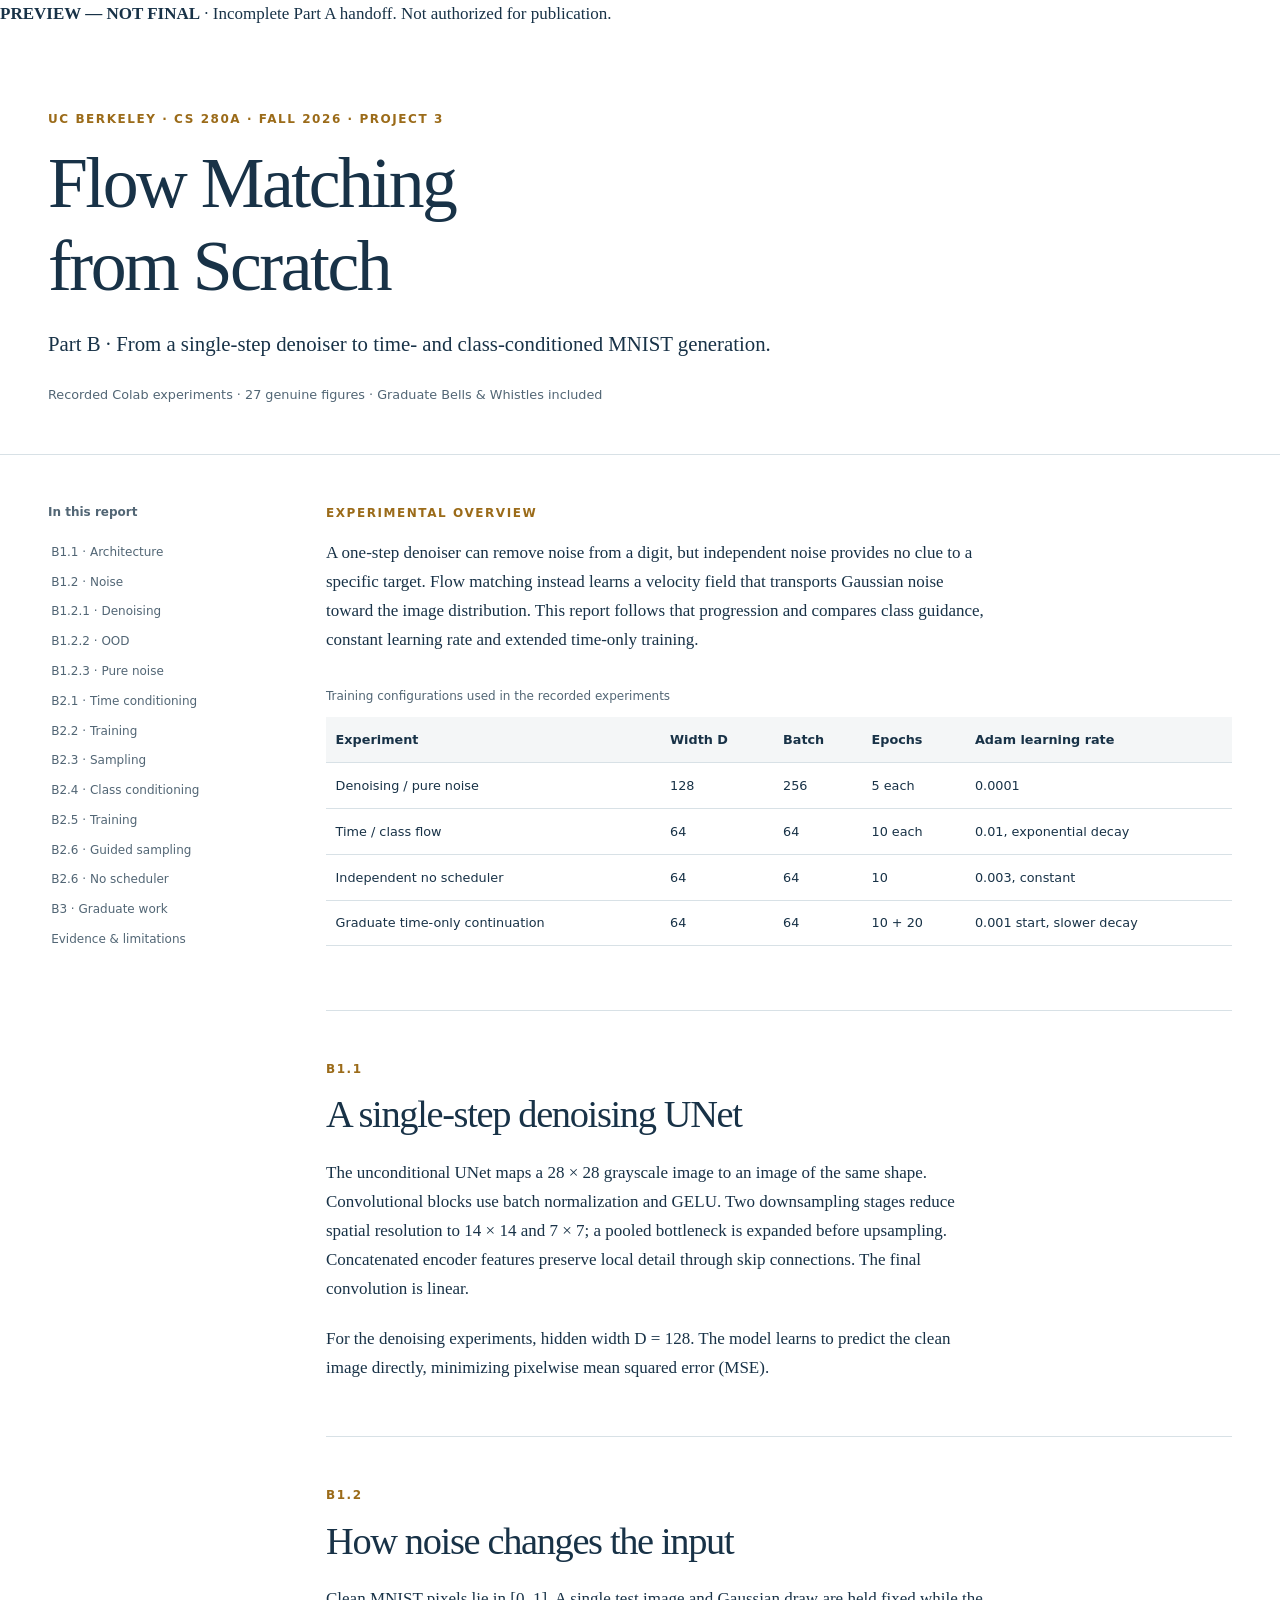
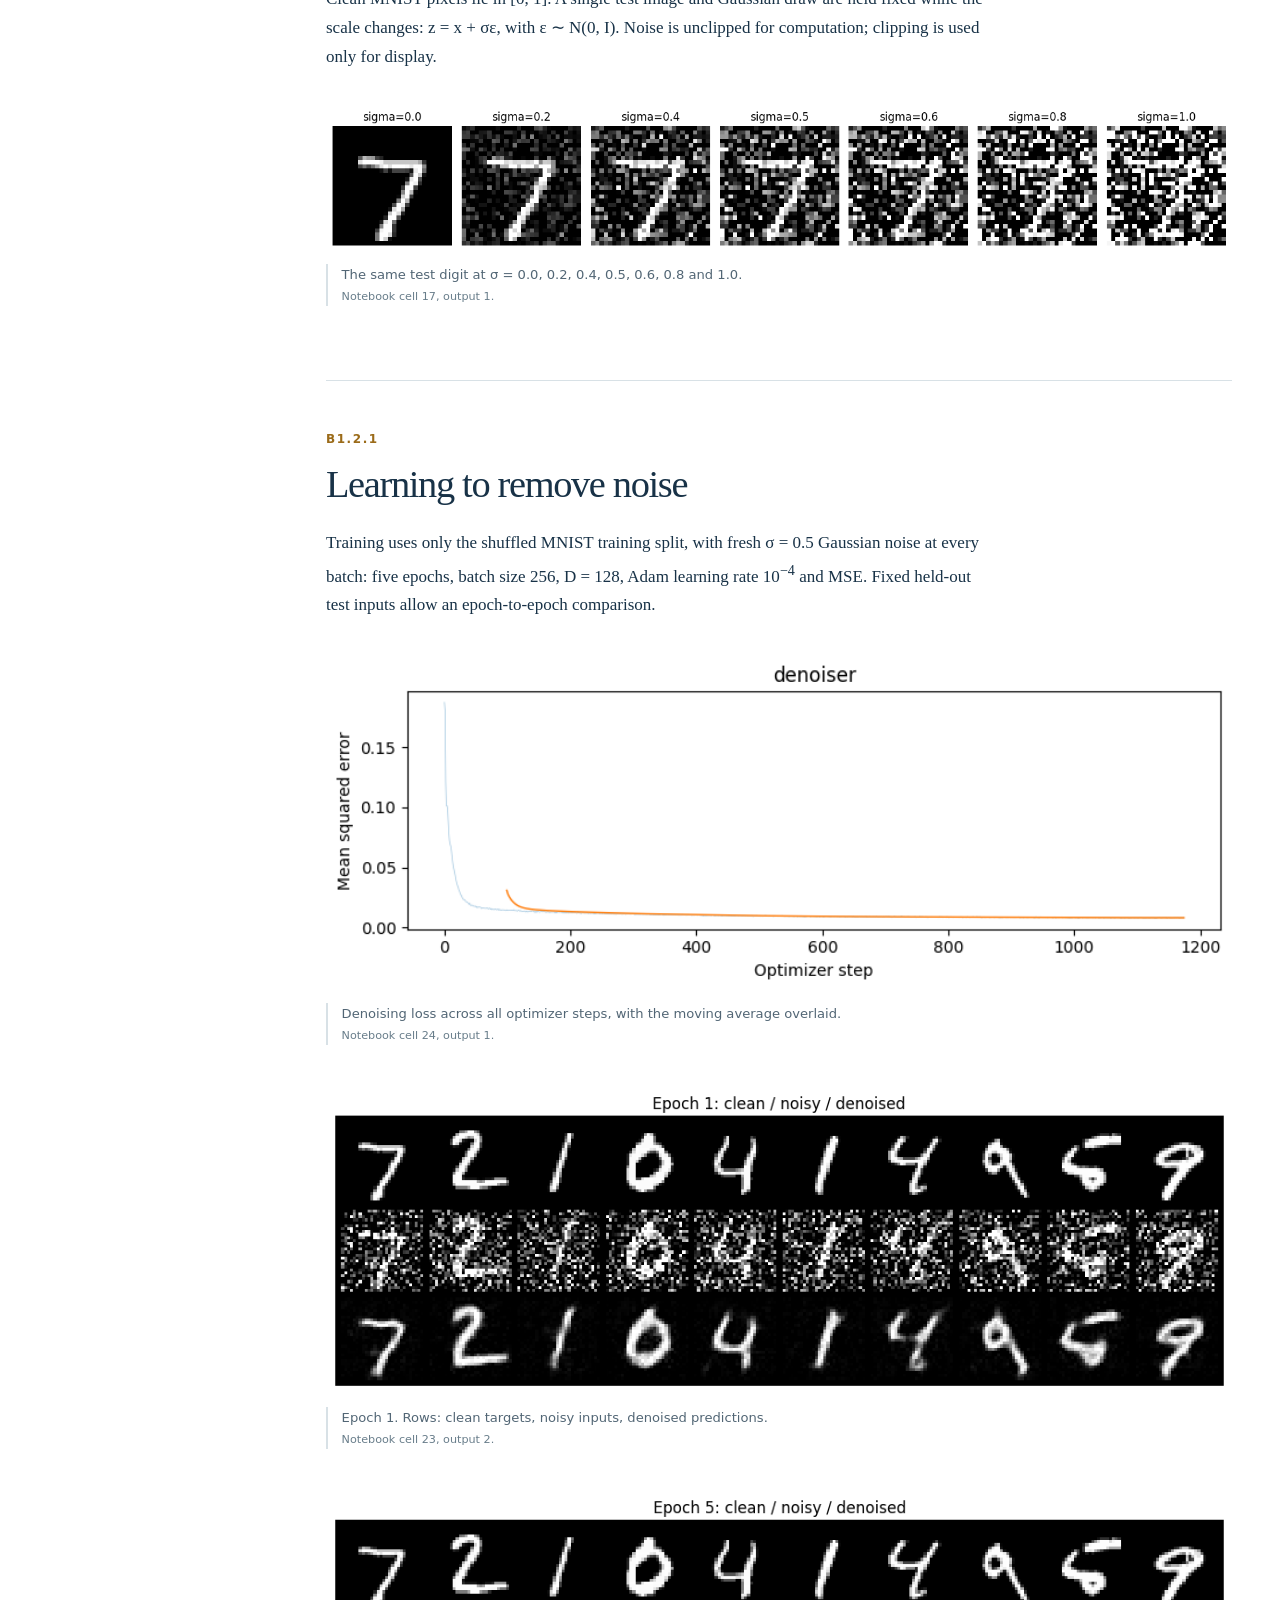
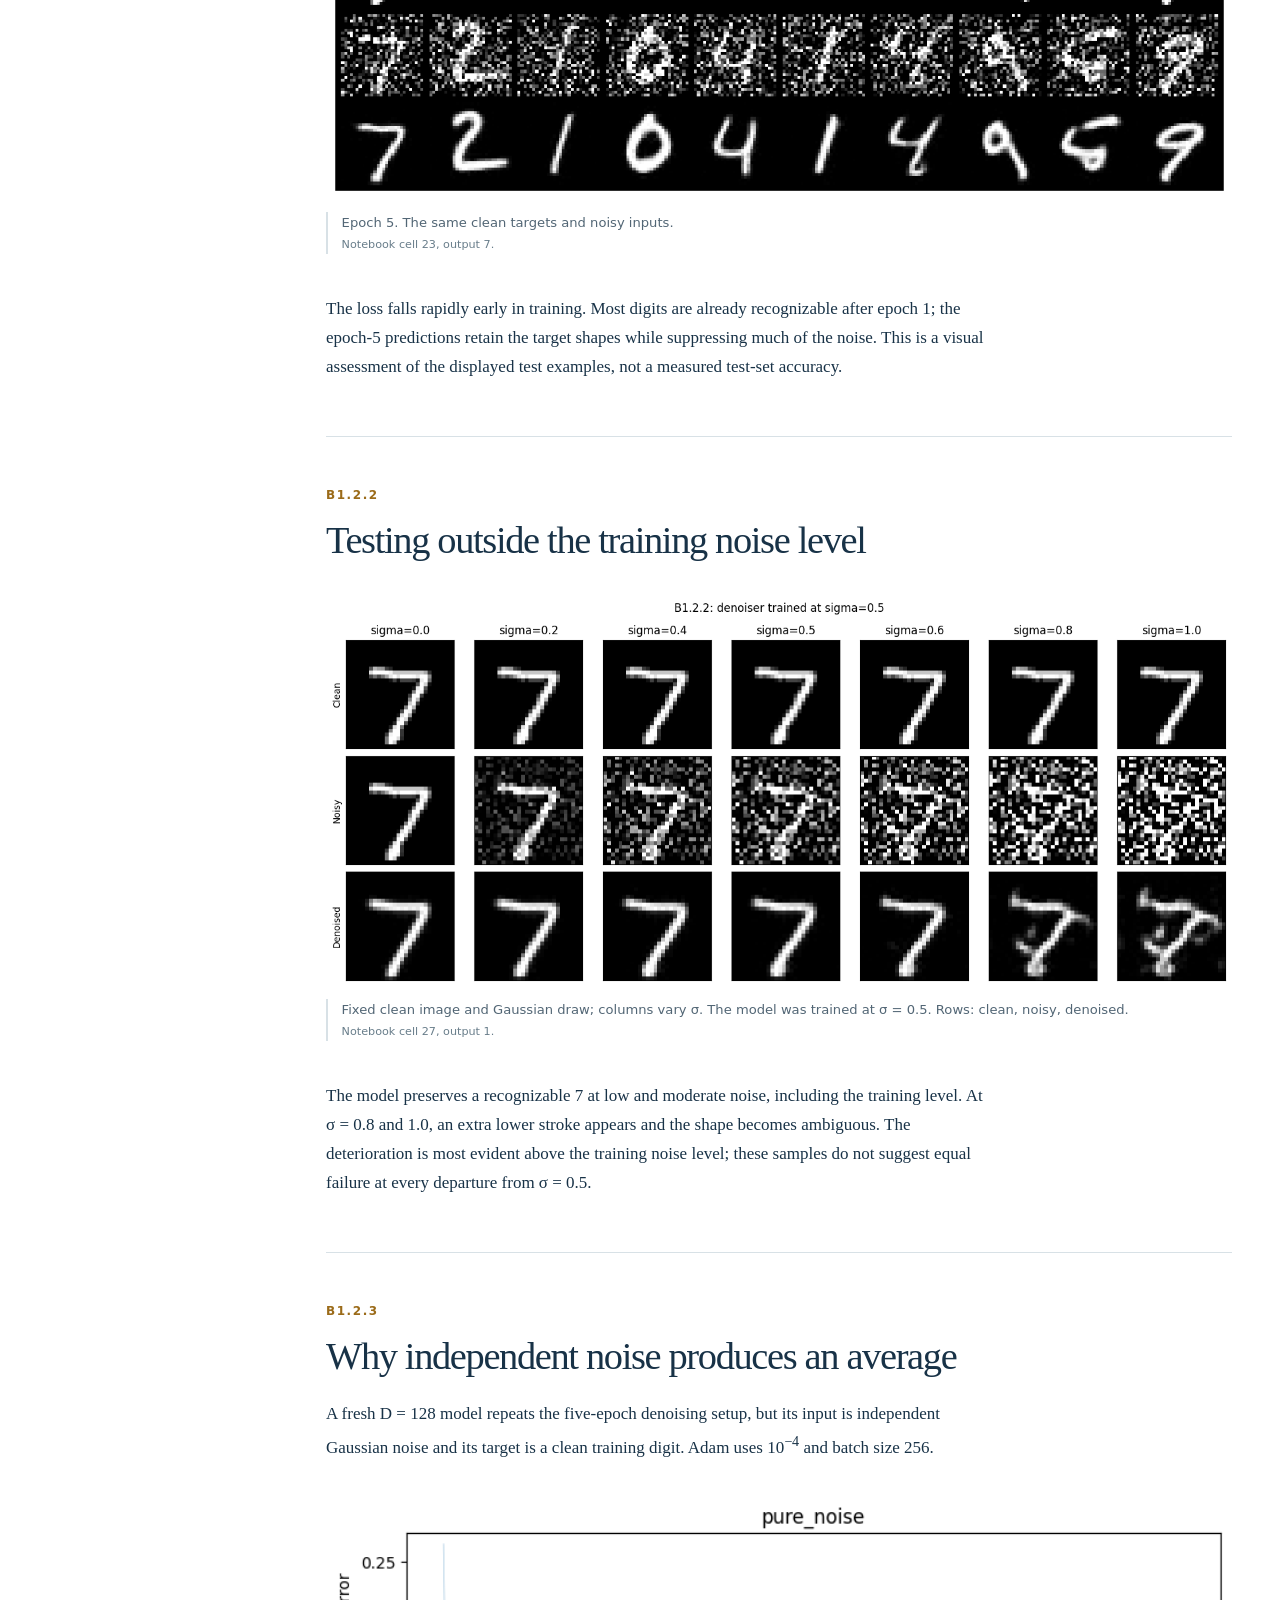
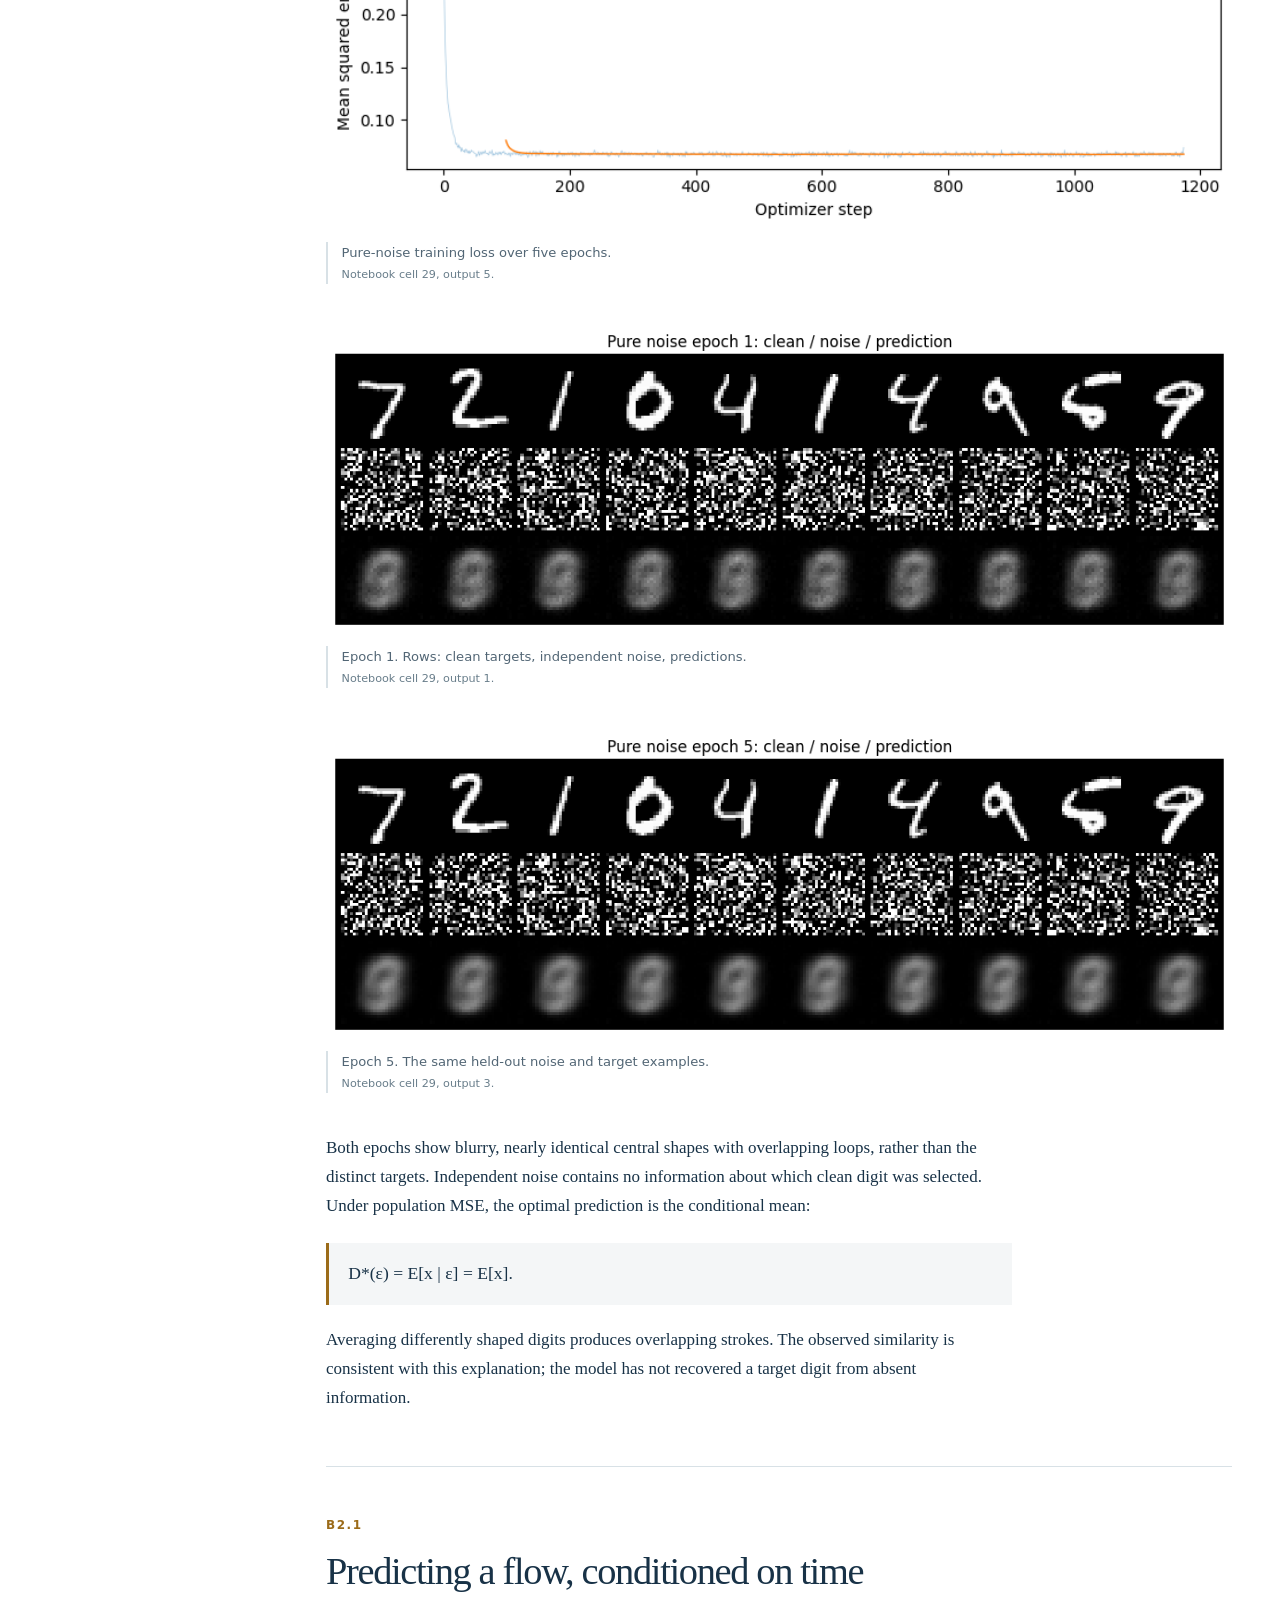
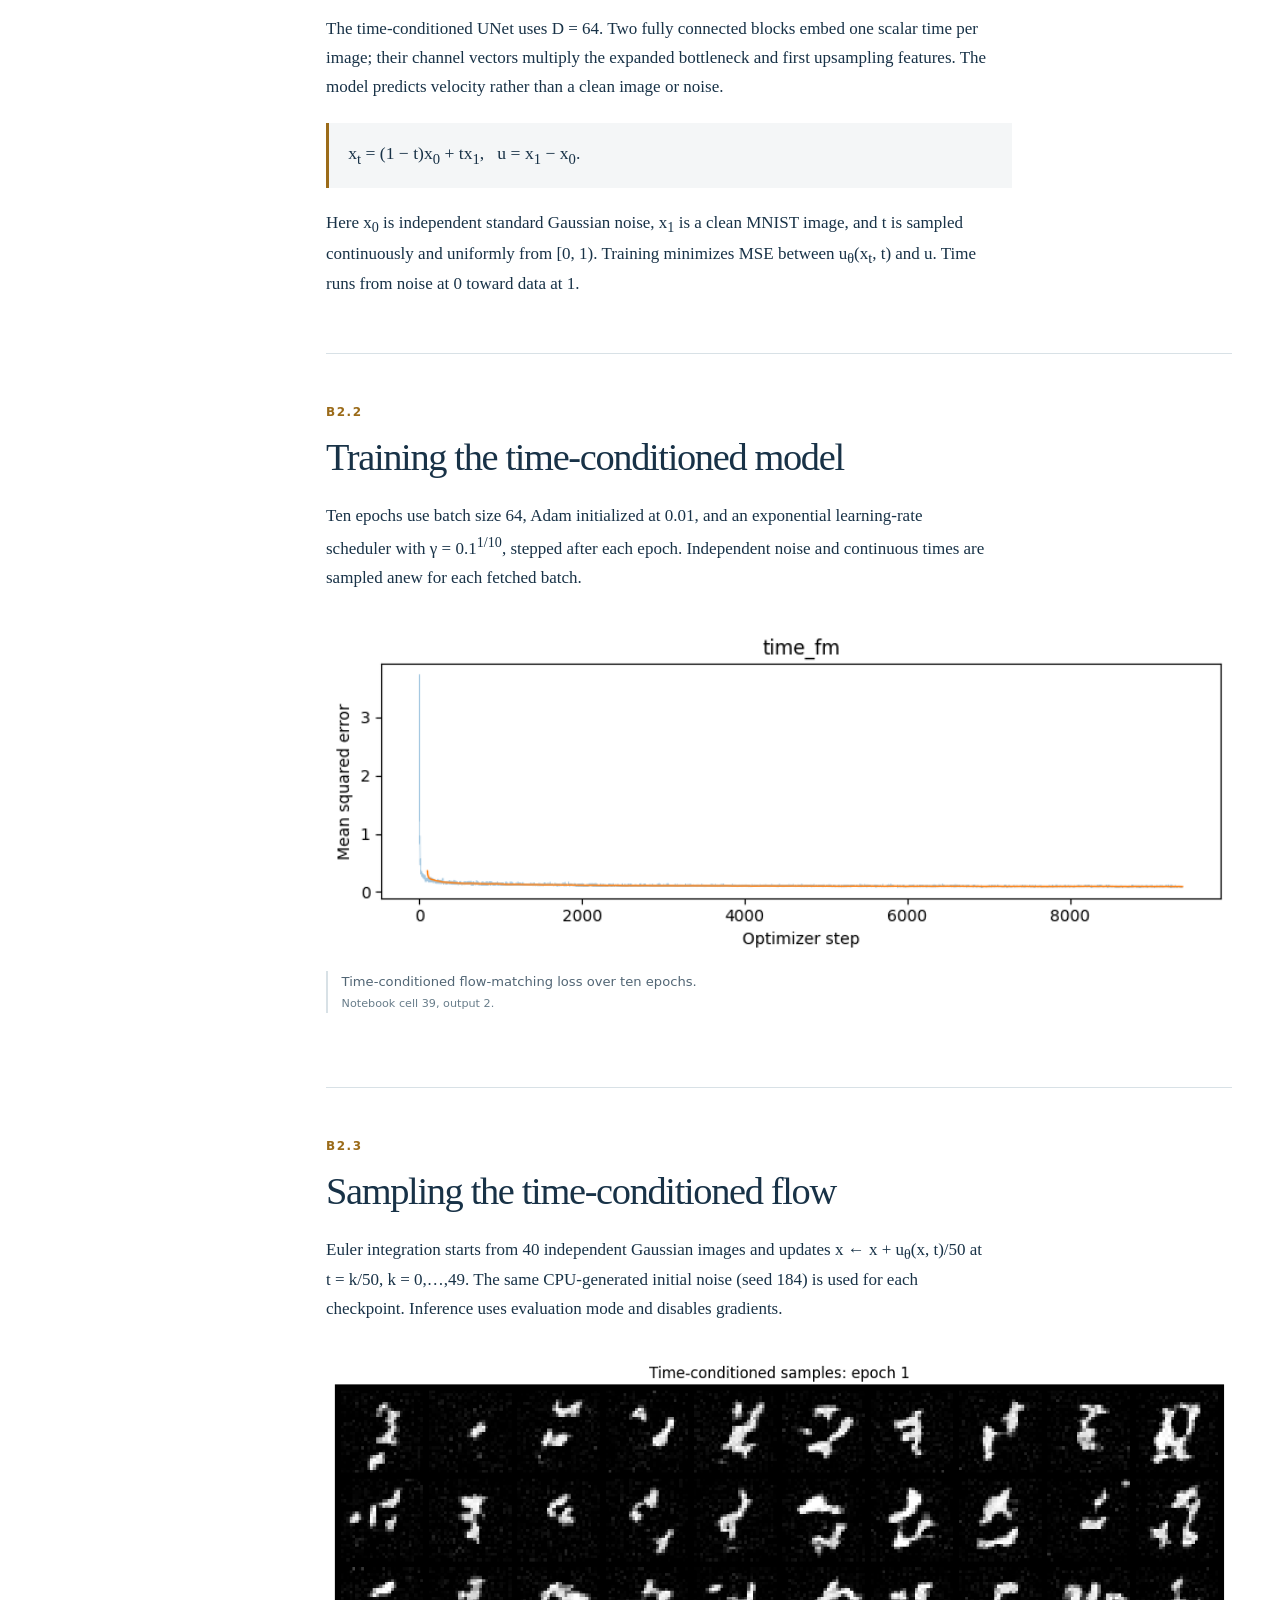
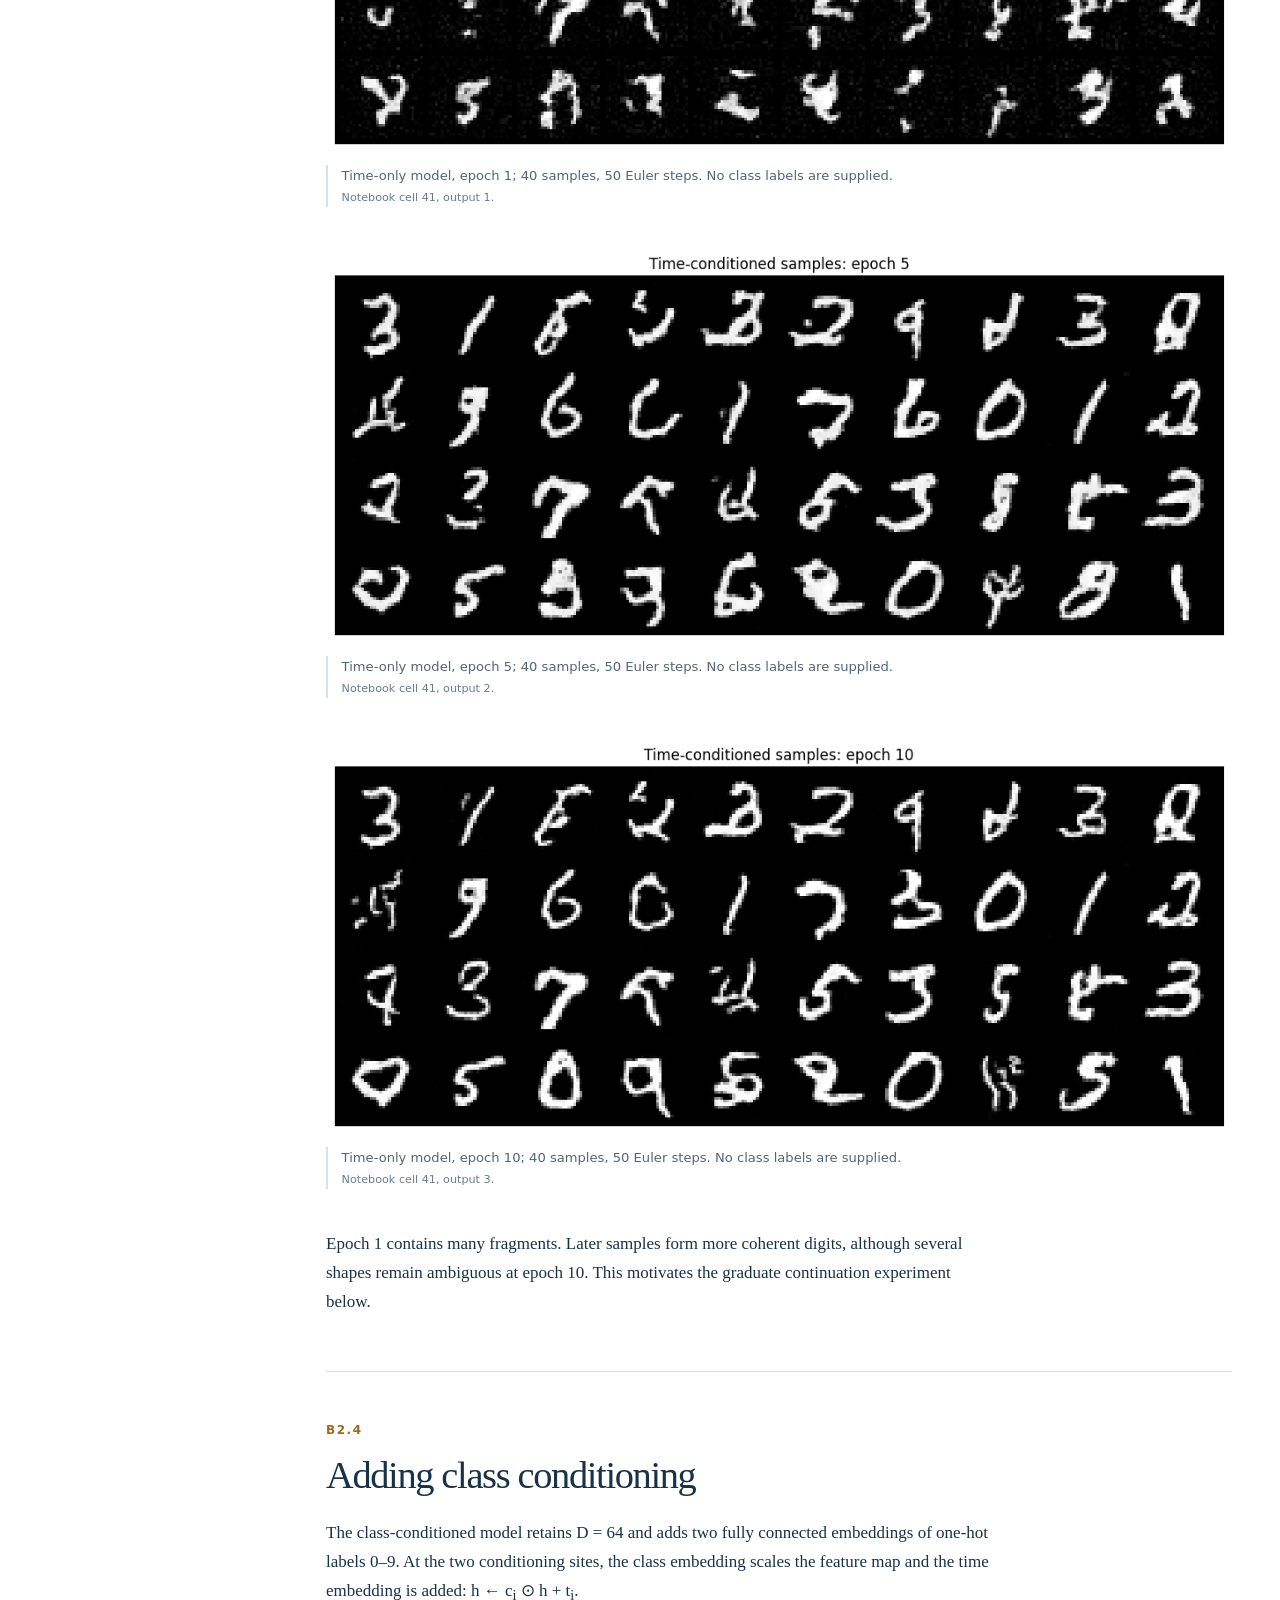
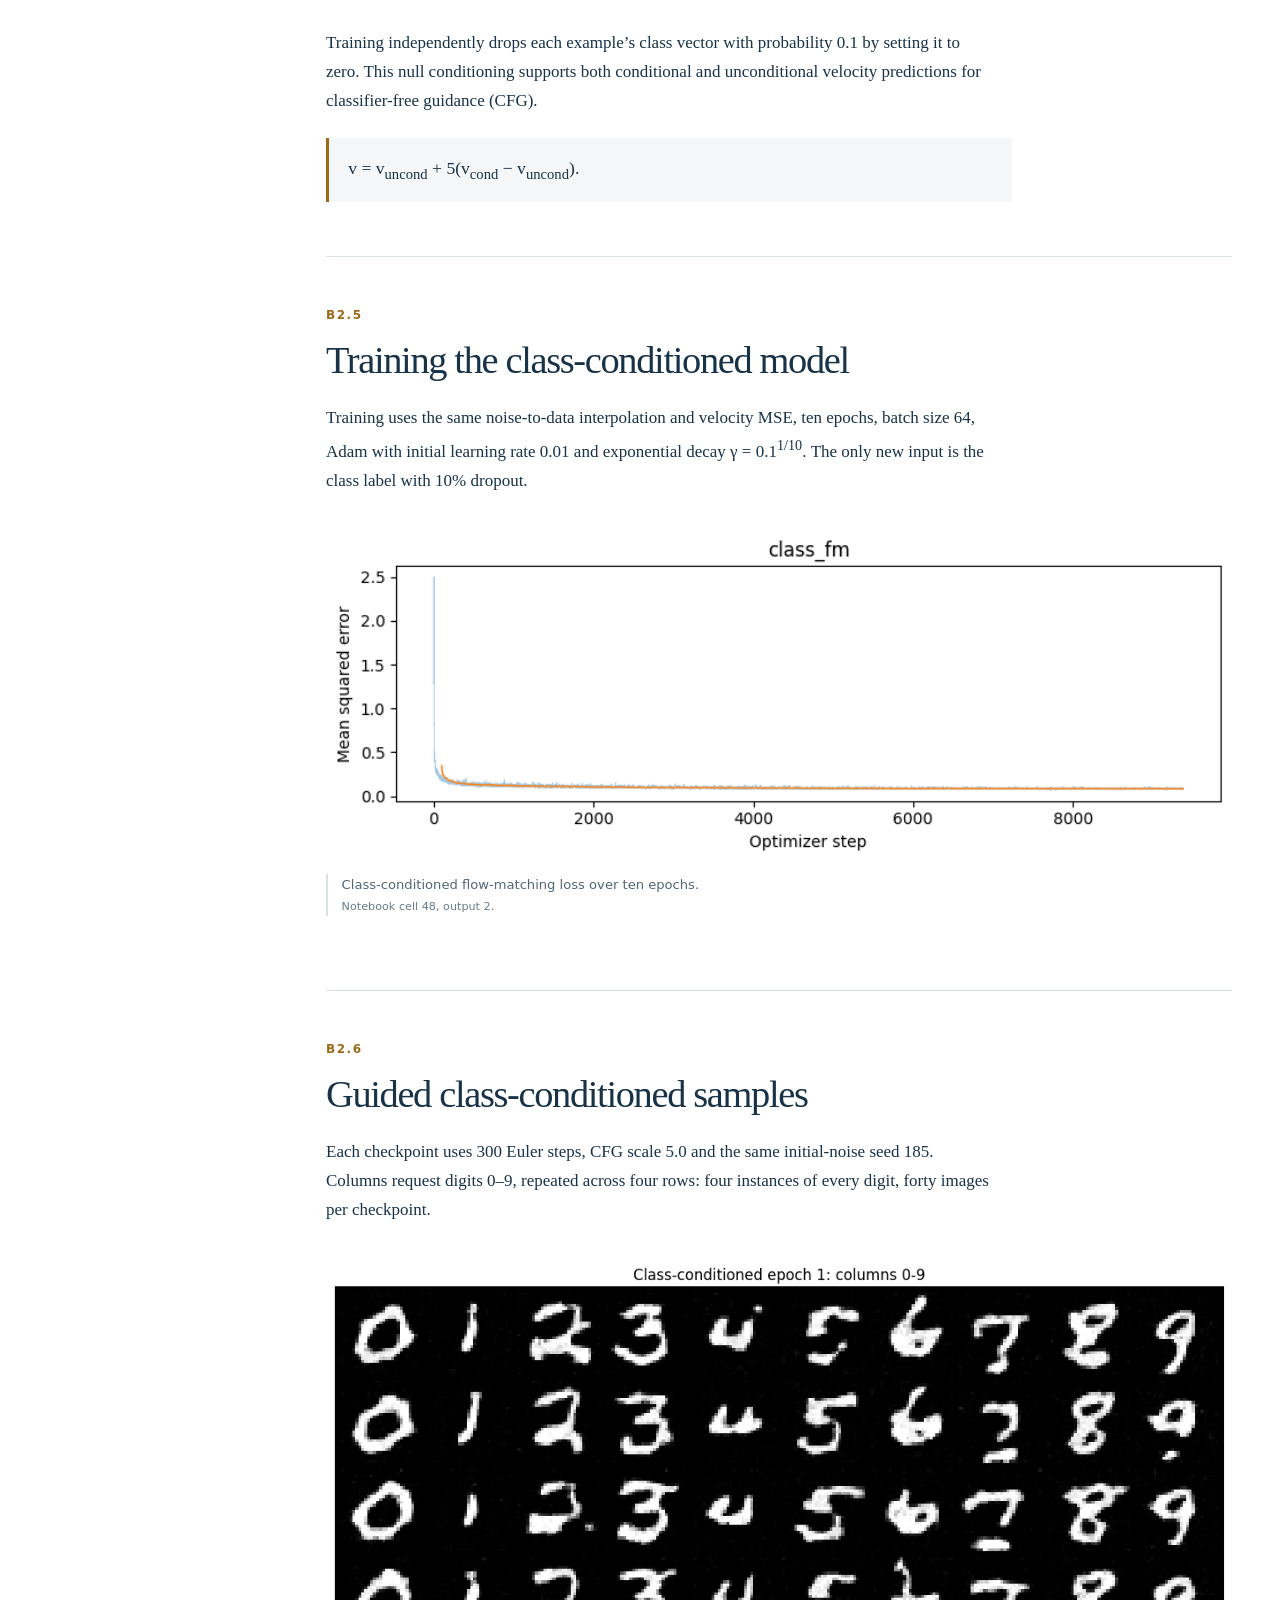
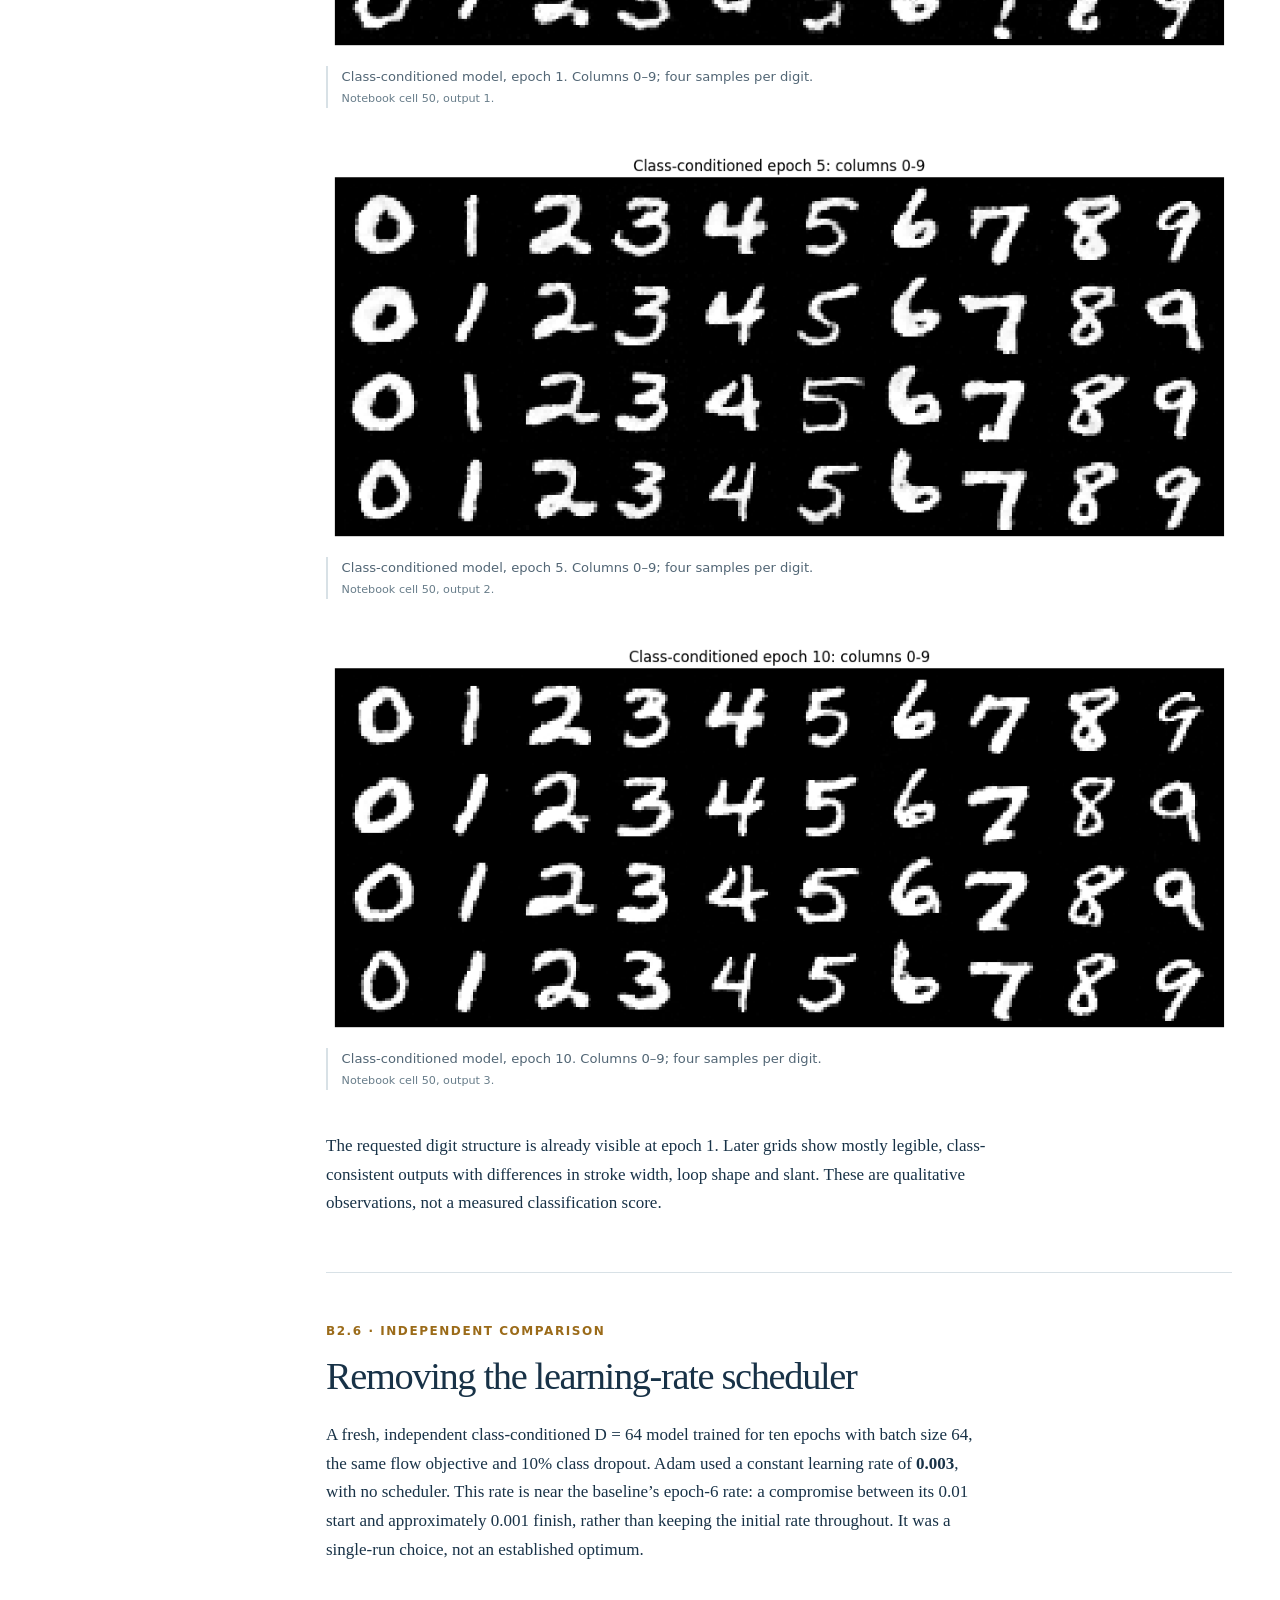
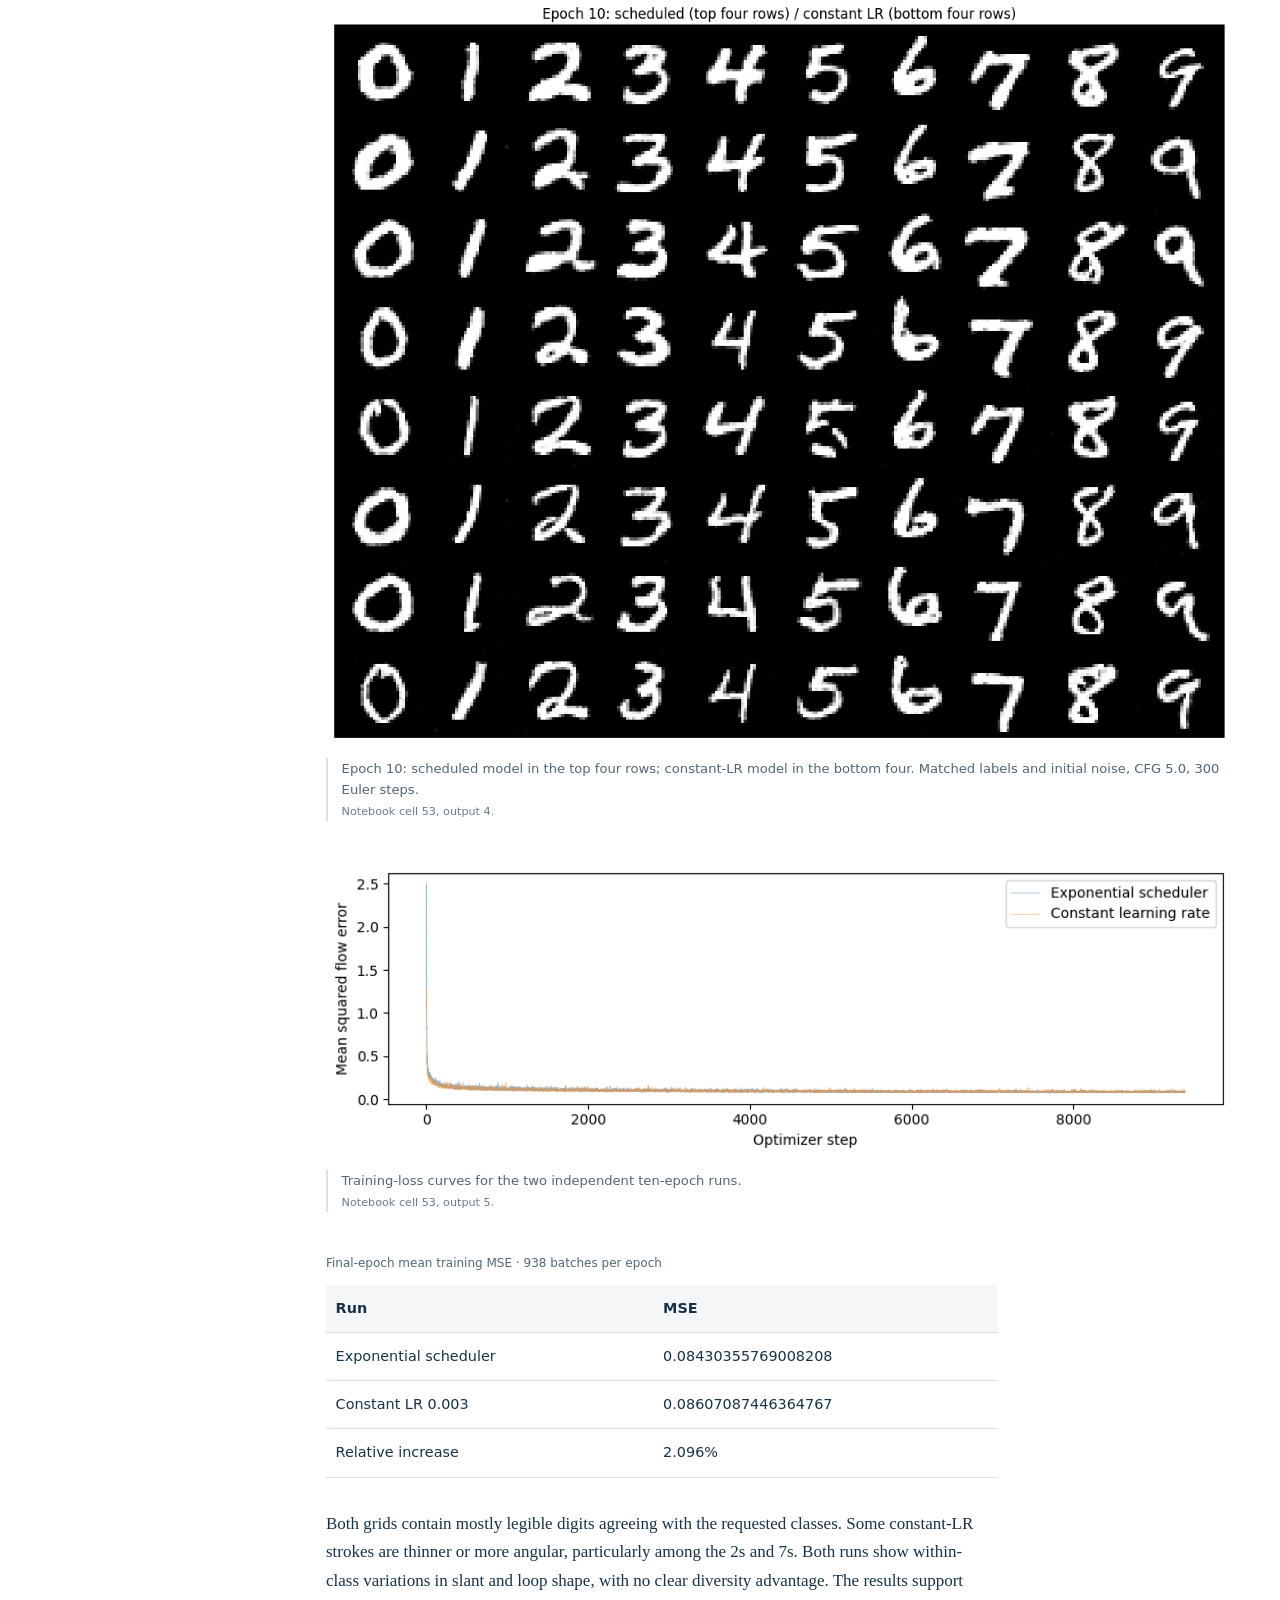
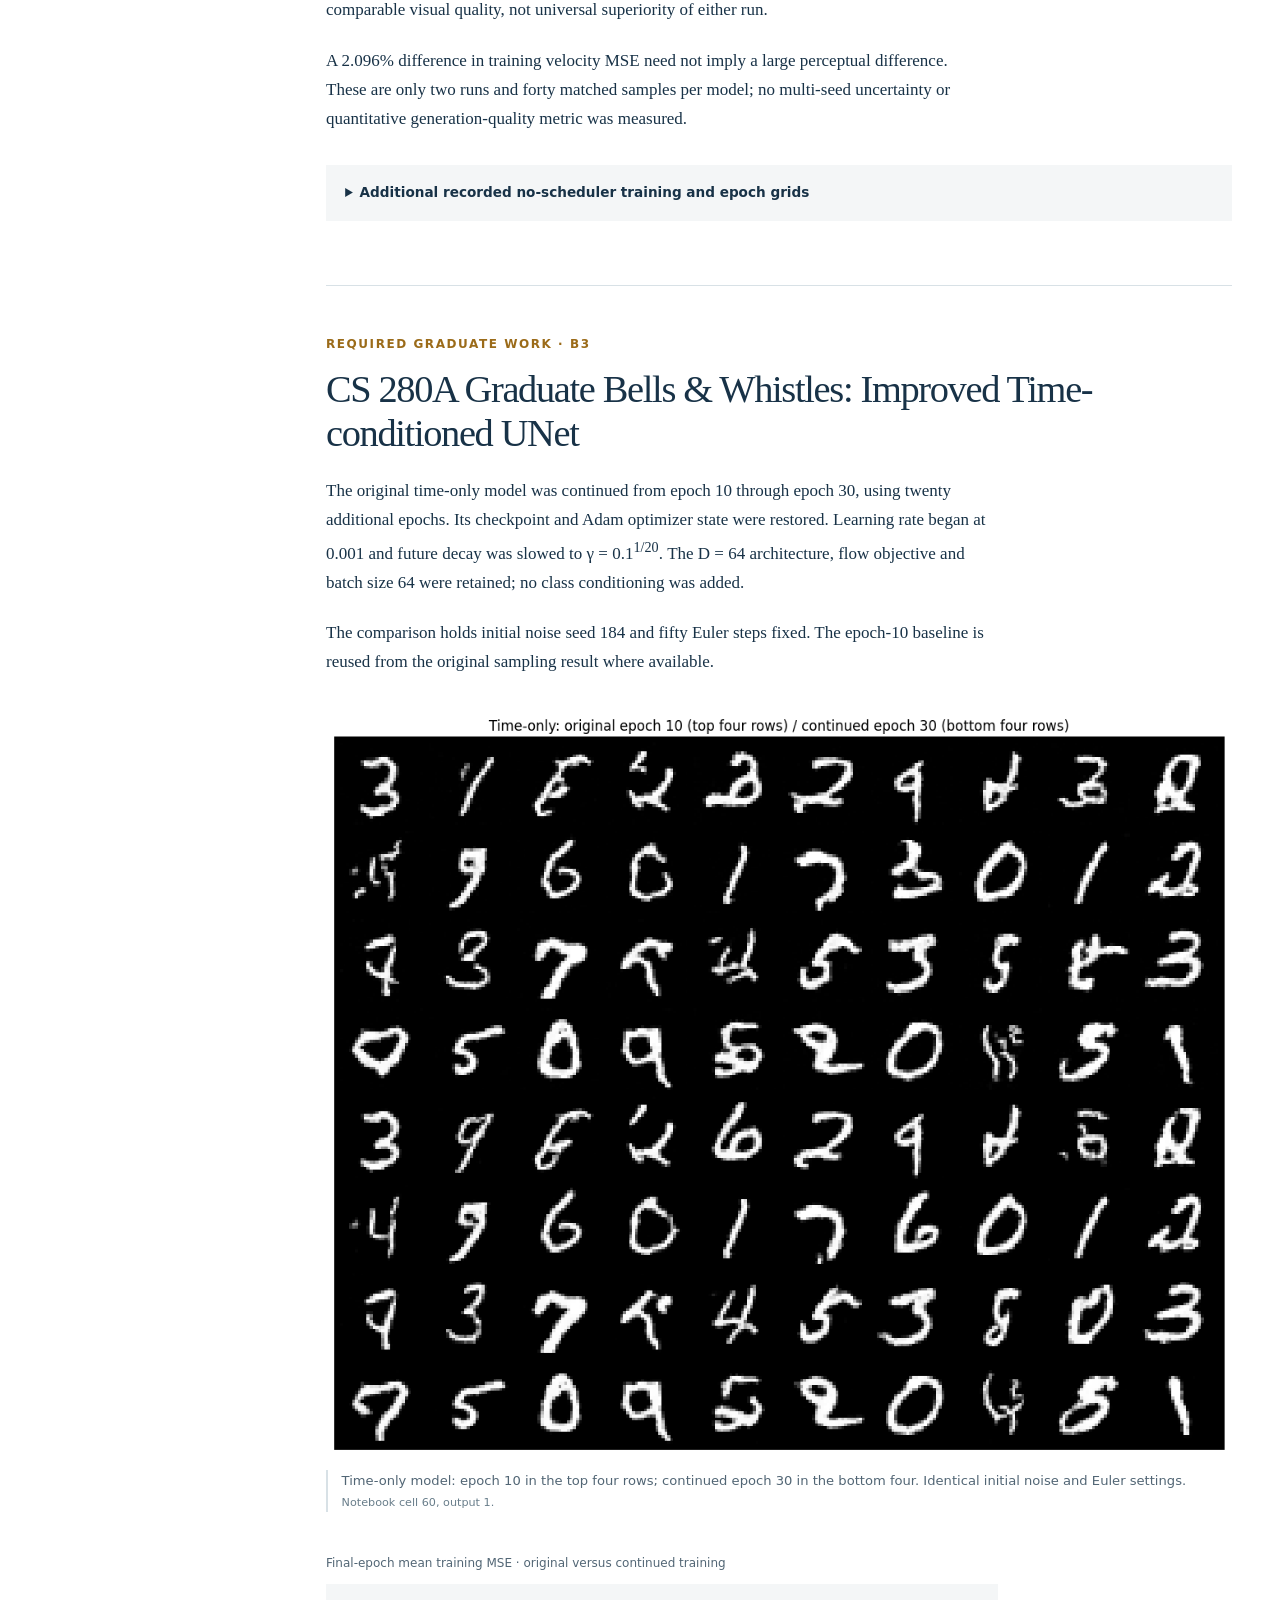
==== partb/index.html @ 770fa96f "Publish CS 280A Project 3 preview website" ====
<!doctype html>
<html lang="en">
<head>
<meta charset="utf-8">
<meta name="viewport" content="width=device-width, initial-scale=1">
<meta http-equiv="Content-Security-Policy" content="default-src 'none'; img-src 'self'; style-src 'self'; base-uri 'none'; form-action 'none'">
<meta name="description" content="CS 280A Project 3 Part B: genuine MNIST denoising and flow-matching experiments, controlled comparisons and graduate results.">
<title>Part B · Flow Matching from Scratch | CS 280A Project 3</title>
<link rel="stylesheet" href="styles.css">
</head>
<body>
<aside class="draft-notice" role="note"><strong>PREVIEW — NOT FINAL</strong> · Incomplete Part A handoff. Not authorized for publication.</aside>

<a class="skip" href="#main">Skip to results</a>
<header class="report-header">
<p class="eyebrow">UC Berkeley · CS 280A · Fall 2026 · Project 3</p>
<h1>Flow Matching<br>from Scratch</h1>
<p class="dek">Part B · From a single-step denoiser to time- and class-conditioned MNIST generation.</p>
<p class="report-note">Recorded Colab experiments · 27 genuine figures · Graduate Bells &amp; Whistles included</p>
</header>
<div class="layout">
<nav aria-label="Report contents">
<p class="nav-title">In this report</p>
<a href="#b11">B1.1 · Architecture</a>
<a href="#b12">B1.2 · Noise</a>
<a href="#b121">B1.2.1 · Denoising</a>
<a href="#b122">B1.2.2 · OOD</a>
<a href="#b123">B1.2.3 · Pure noise</a>
<a href="#b21">B2.1 · Time conditioning</a>
<a href="#b22">B2.2 · Training</a>
<a href="#b23">B2.3 · Sampling</a>
<a href="#b24">B2.4 · Class conditioning</a>
<a href="#b25">B2.5 · Training</a>
<a href="#b26">B2.6 · Guided sampling</a>
<a href="#b26-nosched">B2.6 · No scheduler</a>
<a href="#b3">B3 · Graduate work</a>
<a href="#evidence">Evidence & limitations</a>
</nav>
<main id="main">
<div class="opening">
<p class="eyebrow">Experimental overview</p>
<p>A one-step denoiser can remove noise from a digit, but independent noise provides no clue to a specific target. Flow matching instead learns a velocity field that transports Gaussian noise toward the image distribution. This report follows that progression and compares class guidance, constant learning rate and extended time-only training.</p>
<table>
<caption>Training configurations used in the recorded experiments</caption>
<thead>
<tr>
<th scope="col">Experiment</th>
<th scope="col">Width D</th>
<th scope="col">Batch</th>
<th scope="col">Epochs</th>
<th scope="col">Adam learning rate</th>
</tr>
</thead>
<tbody>
<tr>
<th scope="row">Denoising / pure noise</th>
<td>128</td>
<td>256</td>
<td>5 each</td>
<td>0.0001</td>
</tr>
<tr>
<th scope="row">Time / class flow</th>
<td>64</td>
<td>64</td>
<td>10 each</td>
<td>0.01, exponential decay</td>
</tr>
<tr>
<th scope="row">Independent no scheduler</th>
<td>64</td>
<td>64</td>
<td>10</td>
<td>0.003, constant</td>
</tr>
<tr>
<th scope="row">Graduate time-only continuation</th>
<td>64</td>
<td>64</td>
<td>10 + 20</td>
<td>0.001 start, slower decay</td>
</tr>
</tbody>
</table>
</div>
<section id="b11" aria-labelledby="b11-heading">
<p class="eyebrow">B1.1</p>
<h2 id="b11-heading">A single-step denoising UNet</h2>
<p>The unconditional UNet maps a 28 × 28 grayscale image to an image of the same shape. Convolutional blocks use batch normalization and GELU. Two downsampling stages reduce spatial resolution to 14 × 14 and 7 × 7; a pooled bottleneck is expanded before upsampling. Concatenated encoder features preserve local detail through skip connections. The final convolution is linear.</p>
<p>For the denoising experiments, hidden width D = 128. The model learns to predict the clean image directly, minimizing pixelwise mean squared error (MSE).</p>
</section>
<section id="b12" aria-labelledby="b12-heading">
<p class="eyebrow">B1.2</p>
<h2 id="b12-heading">How noise changes the input</h2>
<p>Clean MNIST pixels lie in [0, 1]. A single test image and Gaussian draw are held fixed while the scale changes: <span class="math">z = x + σε</span>, with ε ∼ N(0, I). Noise is unclipped for computation; clipping is used only for display.</p>
<figure id="b12-noise" data-evidence-id="b12-noise">
<a href="images/b12-noise.png" aria-label="Open full-size figure: A fixed MNIST 7 progressively obscured by seven Gaussian noise levels.">
<img src="images/b12-noise.png" width="1389" height="225" alt="A fixed MNIST 7 progressively obscured by seven Gaussian noise levels." loading="eager">
</a>
<figcaption>The same test digit at σ = 0.0, 0.2, 0.4, 0.5, 0.6, 0.8 and 1.0. <span class="source">Notebook cell 17, output 1.</span>
</figcaption>
</figure>
</section>
<section id="b121" aria-labelledby="b121-heading">
<p class="eyebrow">B1.2.1</p>
<h2 id="b121-heading">Learning to remove noise</h2>
<p>Training uses only the shuffled MNIST training split, with fresh σ = 0.5 Gaussian noise at every batch: five epochs, batch size 256, D = 128, Adam learning rate 10<sup>−4</sup> and MSE. Fixed held-out test inputs allow an epoch-to-epoch comparison.</p>
<figure id="b121-loss" data-evidence-id="b121-loss">
<a href="images/b121-loss.png" aria-label="Open full-size figure: Denoiser training MSE drops sharply, then decreases more gradually across five epochs.">
<img src="images/b121-loss.png" width="779" height="290" alt="Denoiser training MSE drops sharply, then decreases more gradually across five epochs." loading="eager">
</a>
<figcaption>Denoising loss across all optimizer steps, with the moving average overlaid. <span class="source">Notebook cell 24, output 1.</span>
</figcaption>
</figure>
<figure id="b121-epoch-1" data-evidence-id="b121-epoch-1">
<a href="images/b121-epoch-1.png" aria-label="Open full-size figure: Ten clean digits, their sigma 0.5 inputs, and recognizable but softened epoch-1 predictions.">
<img src="images/b121-epoch-1.png" width="980" height="334" alt="Ten clean digits, their sigma 0.5 inputs, and recognizable but softened epoch-1 predictions." loading="eager">
</a>
<figcaption>Epoch 1. Rows: clean targets, noisy inputs, denoised predictions. <span class="source">Notebook cell 23, output 2.</span>
</figcaption>
</figure>
<figure id="b121-epoch-5" data-evidence-id="b121-epoch-5">
<a href="images/b121-epoch-5.png" aria-label="Open full-size figure: The same ten test digits with epoch-5 denoising predictions.">
<img src="images/b121-epoch-5.png" width="980" height="334" alt="The same ten test digits with epoch-5 denoising predictions." loading="eager">
</a>
<figcaption>Epoch 5. The same clean targets and noisy inputs. <span class="source">Notebook cell 23, output 7.</span>
</figcaption>
</figure>
<p>The loss falls rapidly early in training. Most digits are already recognizable after epoch 1; the epoch-5 predictions retain the target shapes while suppressing much of the noise. This is a visual assessment of the displayed test examples, not a measured test-set accuracy.</p>
</section>
<section id="b122" aria-labelledby="b122-heading">
<p class="eyebrow">B1.2.2</p>
<h2 id="b122-heading">Testing outside the training noise level</h2>
<figure id="b122-ood" data-evidence-id="b122-ood">
<a href="images/b122-ood.png" aria-label="Open full-size figure: A fixed 7 denoised at seven noise scales; the highest-noise predictions become distorted.">
<img src="images/b122-ood.png" width="1374" height="593" alt="A fixed 7 denoised at seven noise scales; the highest-noise predictions become distorted." loading="eager">
</a>
<figcaption>Fixed clean image and Gaussian draw; columns vary σ. The model was trained at σ = 0.5. Rows: clean, noisy, denoised. <span class="source">Notebook cell 27, output 1.</span>
</figcaption>
</figure>
<p>The model preserves a recognizable 7 at low and moderate noise, including the training level. At σ = 0.8 and 1.0, an extra lower stroke appears and the shape becomes ambiguous. The deterioration is most evident above the training noise level; these samples do not suggest equal failure at every departure from σ = 0.5.</p>
</section>
<section id="b123" aria-labelledby="b123-heading">
<p class="eyebrow">B1.2.3</p>
<h2 id="b123-heading">Why independent noise produces an average</h2>
<p>A fresh D = 128 model repeats the five-epoch denoising setup, but its input is independent Gaussian noise and its target is a clean training digit. Adam uses 10<sup>−4</sup> and batch size 256.</p>
<figure id="b123-loss" data-evidence-id="b123-loss">
<a href="images/b123-loss.png" aria-label="Open full-size figure: Pure-noise training loss falls quickly and plateaus above the ordinary denoising loss.">
<img src="images/b123-loss.png" width="788" height="290" alt="Pure-noise training loss falls quickly and plateaus above the ordinary denoising loss." loading="eager">
</a>
<figcaption>Pure-noise training loss over five epochs. <span class="source">Notebook cell 29, output 5.</span>
</figcaption>
</figure>
<figure id="b123-epoch-1" data-evidence-id="b123-epoch-1">
<a href="images/b123-epoch-1.png" aria-label="Open full-size figure: Different pure-noise inputs produce similar blurry central loops after epoch 1.">
<img src="images/b123-epoch-1.png" width="980" height="334" alt="Different pure-noise inputs produce similar blurry central loops after epoch 1." loading="eager">
</a>
<figcaption>Epoch 1. Rows: clean targets, independent noise, predictions. <span class="source">Notebook cell 29, output 1.</span>
</figcaption>
</figure>
<figure id="b123-epoch-5" data-evidence-id="b123-epoch-5">
<a href="images/b123-epoch-5.png" aria-label="Open full-size figure: Epoch-5 pure-noise predictions remain visually similar averaged shapes rather than distinct digits.">
<img src="images/b123-epoch-5.png" width="980" height="334" alt="Epoch-5 pure-noise predictions remain visually similar averaged shapes rather than distinct digits." loading="eager">
</a>
<figcaption>Epoch 5. The same held-out noise and target examples. <span class="source">Notebook cell 29, output 3.</span>
</figcaption>
</figure>
<p>Both epochs show blurry, nearly identical central shapes with overlapping loops, rather than the distinct targets. Independent noise contains no information about which clean digit was selected. Under population MSE, the optimal prediction is the conditional mean:</p>
<p class="equation">D*(ε) = E[x | ε] = E[x].</p>
<p>Averaging differently shaped digits produces overlapping strokes. The observed similarity is consistent with this explanation; the model has not recovered a target digit from absent information.</p>
</section>
<section id="b21" aria-labelledby="b21-heading">
<p class="eyebrow">B2.1</p>
<h2 id="b21-heading">Predicting a flow, conditioned on time</h2>
<p>The time-conditioned UNet uses D = 64. Two fully connected blocks embed one scalar time per image; their channel vectors multiply the expanded bottleneck and first upsampling features. The model predicts velocity rather than a clean image or noise.</p>
<p class="equation">x<sub>t</sub> = (1 − t)x<sub>0</sub> + tx<sub>1</sub>, &nbsp; u = x<sub>1</sub> − x<sub>0</sub>.</p>
<p>Here x<sub>0</sub> is independent standard Gaussian noise, x<sub>1</sub> is a clean MNIST image, and t is sampled continuously and uniformly from [0, 1). Training minimizes MSE between u<sub>θ</sub>(x<sub>t</sub>, t) and u. Time runs from noise at 0 toward data at 1.</p>
</section>
<section id="b22" aria-labelledby="b22-heading">
<p class="eyebrow">B2.2</p>
<h2 id="b22-heading">Training the time-conditioned model</h2>
<p>Ten epochs use batch size 64, Adam initialized at 0.01, and an exponential learning-rate scheduler with γ = 0.1<sup>1/10</sup>, stepped after each epoch. Independent noise and continuous times are sampled anew for each fetched batch.</p>
<figure id="b22-loss" data-evidence-id="b22-loss">
<a href="images/b22-loss.png" aria-label="Open full-size figure: Time-conditioned velocity MSE drops rapidly and then improves more slowly.">
<img src="images/b22-loss.png" width="790" height="290" alt="Time-conditioned velocity MSE drops rapidly and then improves more slowly." loading="eager">
</a>
<figcaption>Time-conditioned flow-matching loss over ten epochs. <span class="source">Notebook cell 39, output 2.</span>
</figcaption>
</figure>
</section>
<section id="b23" aria-labelledby="b23-heading">
<p class="eyebrow">B2.3</p>
<h2 id="b23-heading">Sampling the time-conditioned flow</h2>
<p>Euler integration starts from 40 independent Gaussian images and updates x ← x + u<sub>θ</sub>(x, t)/50 at t = k/50, k = 0,…,49. The same CPU-generated initial noise (seed 184) is used for each checkpoint. Inference uses evaluation mode and disables gradients.</p>
<figure id="b23-epoch-1" data-evidence-id="b23-epoch-1">
<a href="images/b23-epoch-1.png" aria-label="Open full-size figure: Forty time-conditioned MNIST samples from the epoch-1 checkpoint.">
<img src="images/b23-epoch-1.png" width="1029" height="449" alt="Forty time-conditioned MNIST samples from the epoch-1 checkpoint." loading="eager">
</a>
<figcaption>Time-only model, epoch 1; 40 samples, 50 Euler steps. No class labels are supplied. <span class="source">Notebook cell 41, output 1.</span>
</figcaption>
</figure>
<figure id="b23-epoch-5" data-evidence-id="b23-epoch-5">
<a href="images/b23-epoch-5.png" aria-label="Open full-size figure: Forty time-conditioned MNIST samples from the epoch-5 checkpoint.">
<img src="images/b23-epoch-5.png" width="1029" height="449" alt="Forty time-conditioned MNIST samples from the epoch-5 checkpoint." loading="eager">
</a>
<figcaption>Time-only model, epoch 5; 40 samples, 50 Euler steps. No class labels are supplied. <span class="source">Notebook cell 41, output 2.</span>
</figcaption>
</figure>
<figure id="b23-epoch-10" data-evidence-id="b23-epoch-10">
<a href="images/b23-epoch-10.png" aria-label="Open full-size figure: Forty time-conditioned MNIST samples from the epoch-10 checkpoint.">
<img src="images/b23-epoch-10.png" width="1029" height="449" alt="Forty time-conditioned MNIST samples from the epoch-10 checkpoint." loading="eager">
</a>
<figcaption>Time-only model, epoch 10; 40 samples, 50 Euler steps. No class labels are supplied. <span class="source">Notebook cell 41, output 3.</span>
</figcaption>
</figure>
<p>Epoch 1 contains many fragments. Later samples form more coherent digits, although several shapes remain ambiguous at epoch 10. This motivates the graduate continuation experiment below.</p>
</section>
<section id="b24" aria-labelledby="b24-heading">
<p class="eyebrow">B2.4</p>
<h2 id="b24-heading">Adding class conditioning</h2>
<p>The class-conditioned model retains D = 64 and adds two fully connected embeddings of one-hot labels 0–9. At the two conditioning sites, the class embedding scales the feature map and the time embedding is added: h ← c<sub>i</sub> ⊙ h + t<sub>i</sub>.</p>
<p>Training independently drops each example’s class vector with probability 0.1 by setting it to zero. This null conditioning supports both conditional and unconditional velocity predictions for classifier-free guidance (CFG).</p>
<p class="equation">v = v<sub>uncond</sub> + 5(v<sub>cond</sub> − v<sub>uncond</sub>).</p>
</section>
<section id="b25" aria-labelledby="b25-heading">
<p class="eyebrow">B2.5</p>
<h2 id="b25-heading">Training the class-conditioned model</h2>
<p>Training uses the same noise-to-data interpolation and velocity MSE, ten epochs, batch size 64, Adam with initial learning rate 0.01 and exponential decay γ = 0.1<sup>1/10</sup>. The only new input is the class label with 10% dropout.</p>
<figure id="b25-loss" data-evidence-id="b25-loss">
<a href="images/b25-loss.png" aria-label="Open full-size figure: Class-conditioned velocity training loss falls sharply before approaching a plateau.">
<img src="images/b25-loss.png" width="790" height="290" alt="Class-conditioned velocity training loss falls sharply before approaching a plateau." loading="eager">
</a>
<figcaption>Class-conditioned flow-matching loss over ten epochs. <span class="source">Notebook cell 48, output 2.</span>
</figcaption>
</figure>
</section>
<section id="b26" aria-labelledby="b26-heading">
<p class="eyebrow">B2.6</p>
<h2 id="b26-heading">Guided class-conditioned samples</h2>
<p>Each checkpoint uses 300 Euler steps, CFG scale 5.0 and the same initial-noise seed 185. Columns request digits 0–9, repeated across four rows: four instances of every digit, forty images per checkpoint.</p>
<figure id="b26-epoch-1" data-evidence-id="b26-epoch-1">
<a href="images/b26-epoch-1.png" aria-label="Open full-size figure: Four rows of requested digits 0 through 9 from the class-conditioned epoch-1 model.">
<img src="images/b26-epoch-1.png" width="1029" height="449" alt="Four rows of requested digits 0 through 9 from the class-conditioned epoch-1 model." loading="eager">
</a>
<figcaption>Class-conditioned model, epoch 1. Columns 0–9; four samples per digit. <span class="source">Notebook cell 50, output 1.</span>
</figcaption>
</figure>
<figure id="b26-epoch-5" data-evidence-id="b26-epoch-5">
<a href="images/b26-epoch-5.png" aria-label="Open full-size figure: Four rows of requested digits 0 through 9 from the class-conditioned epoch-5 model.">
<img src="images/b26-epoch-5.png" width="1029" height="449" alt="Four rows of requested digits 0 through 9 from the class-conditioned epoch-5 model." loading="eager">
</a>
<figcaption>Class-conditioned model, epoch 5. Columns 0–9; four samples per digit. <span class="source">Notebook cell 50, output 2.</span>
</figcaption>
</figure>
<figure id="b26-epoch-10" data-evidence-id="b26-epoch-10">
<a href="images/b26-epoch-10.png" aria-label="Open full-size figure: Four rows of requested digits 0 through 9 from the class-conditioned epoch-10 model.">
<img src="images/b26-epoch-10.png" width="1029" height="449" alt="Four rows of requested digits 0 through 9 from the class-conditioned epoch-10 model." loading="eager">
</a>
<figcaption>Class-conditioned model, epoch 10. Columns 0–9; four samples per digit. <span class="source">Notebook cell 50, output 3.</span>
</figcaption>
</figure>
<p>The requested digit structure is already visible at epoch 1. Later grids show mostly legible, class-consistent outputs with differences in stroke width, loop shape and slant. These are qualitative observations, not a measured classification score.</p>
</section>
<section id="b26-nosched" aria-labelledby="b26-nosched-heading">
<p class="eyebrow">B2.6 · independent comparison</p>
<h2 id="b26-nosched-heading">Removing the learning-rate scheduler</h2>
<p>A fresh, independent class-conditioned D = 64 model trained for ten epochs with batch size 64, the same flow objective and 10% class dropout. Adam used a constant learning rate of <strong>0.003</strong>, with no scheduler. This rate is near the baseline’s epoch-6 rate: a compromise between its 0.01 start and approximately 0.001 finish, rather than keeping the initial rate throughout. It was a single-run choice, not an established optimum.</p>
<figure id="b26-nosched-comparison" data-evidence-id="b26-nosched-comparison">
<a href="images/b26-nosched-comparison.png" aria-label="Open full-size figure: Matched scheduled and no-scheduler epoch-10 samples, with four instances per digit in each group.">
<img src="images/b26-nosched-comparison.png" width="1102" height="909" alt="Matched scheduled and no-scheduler epoch-10 samples, with four instances per digit in each group." loading="eager">
</a>
<figcaption>Epoch 10: scheduled model in the top four rows; constant-LR model in the bottom four. Matched labels and initial noise, CFG 5.0, 300 Euler steps. <span class="source">Notebook cell 53, output 4.</span>
</figcaption>
</figure>
<figure id="b26-nosched-loss-comparison" data-evidence-id="b26-nosched-loss-comparison">
<a href="images/b26-nosched-loss-comparison.png" aria-label="Open full-size figure: Scheduled and fixed-rate flow losses both fall rapidly and reach similar plateaus.">
<img src="images/b26-nosched-loss-comparison.png" width="889" height="290" alt="Scheduled and fixed-rate flow losses both fall rapidly and reach similar plateaus." loading="eager">
</a>
<figcaption>Training-loss curves for the two independent ten-epoch runs. <span class="source">Notebook cell 53, output 5.</span>
</figcaption>
</figure>
<table class="results">
<caption>Final-epoch mean training MSE · 938 batches per epoch</caption>
<thead>
<tr>
<th scope="col">Run</th>
<th scope="col">MSE</th>
</tr>
</thead>
<tbody>
<tr>
<th scope="row">Exponential scheduler</th>
<td data-metric="scheduled_mse">0.08430355769008208</td>
</tr>
<tr>
<th scope="row">Constant LR 0.003</th>
<td data-metric="constant_mse">0.08607087446364767</td>
</tr>
<tr>
<th scope="row">Relative increase</th>
<td data-metric="nosched_percent">2.096%</td>
</tr>
</tbody>
</table>
<p>Both grids contain mostly legible digits agreeing with the requested classes. Some constant-LR strokes are thinner or more angular, particularly among the 2s and 7s. Both runs show within-class variations in slant and loop shape, with no clear diversity advantage. The results support comparable visual quality, not universal superiority of either run.</p>
<p>A 2.096% difference in training velocity MSE need not imply a large perceptual difference. These are only two runs and forty matched samples per model; no multi-seed uncertainty or quantitative generation-quality metric was measured.</p>
<details>
<summary>Additional recorded no-scheduler training and epoch grids</summary>
<figure id="b26-nosched-loss" data-evidence-id="b26-nosched-loss">
<a href="images/b26-nosched-loss.png" aria-label="Open full-size figure: No-scheduler training loss with its moving average.">
<img src="images/b26-nosched-loss.png" width="790" height="290" alt="No-scheduler training loss with its moving average." loading="eager">
</a>
<figcaption>Independent constant-LR model: loss over all ten epochs. <span class="source">Notebook cell 51, output 2.</span>
</figcaption>
</figure>
<figure id="b26-nosched-epoch-1" data-evidence-id="b26-nosched-epoch-1">
<a href="images/b26-nosched-epoch-1.png" aria-label="Open full-size figure: Four samples of each class from the no-scheduler epoch-1 checkpoint.">
<img src="images/b26-nosched-epoch-1.png" width="1029" height="449" alt="Four samples of each class from the no-scheduler epoch-1 checkpoint." loading="eager">
</a>
<figcaption>Independent no-scheduler model, epoch 1; CFG 5.0, 300 Euler steps, seed 185. <span class="source">Notebook cell 53, output 1.</span>
</figcaption>
</figure>
<figure id="b26-nosched-epoch-5" data-evidence-id="b26-nosched-epoch-5">
<a href="images/b26-nosched-epoch-5.png" aria-label="Open full-size figure: Four samples of each class from the no-scheduler epoch-5 checkpoint.">
<img src="images/b26-nosched-epoch-5.png" width="1029" height="449" alt="Four samples of each class from the no-scheduler epoch-5 checkpoint." loading="eager">
</a>
<figcaption>Independent no-scheduler model, epoch 5; CFG 5.0, 300 Euler steps, seed 185. <span class="source">Notebook cell 53, output 2.</span>
</figcaption>
</figure>
<figure id="b26-nosched-epoch-10" data-evidence-id="b26-nosched-epoch-10">
<a href="images/b26-nosched-epoch-10.png" aria-label="Open full-size figure: Four samples of each class from the no-scheduler epoch-10 checkpoint.">
<img src="images/b26-nosched-epoch-10.png" width="1029" height="449" alt="Four samples of each class from the no-scheduler epoch-10 checkpoint." loading="eager">
</a>
<figcaption>Independent no-scheduler model, epoch 10; CFG 5.0, 300 Euler steps, seed 185. <span class="source">Notebook cell 53, output 3.</span>
</figcaption>
</figure>
</details>
</section>
<section id="b3" aria-labelledby="b3-heading">
<p class="eyebrow">Required graduate work · B3</p>
<h2 id="b3-heading">CS 280A Graduate Bells &amp; Whistles: Improved Time-conditioned UNet</h2>
<p>The original time-only model was continued from epoch 10 through epoch 30, using twenty additional epochs. Its checkpoint and Adam optimizer state were restored. Learning rate began at 0.001 and future decay was slowed to γ = 0.1<sup>1/20</sup>. The D = 64 architecture, flow objective and batch size 64 were retained; no class conditioning was added.</p>
<p>The comparison holds initial noise seed 184 and fifty Euler steps fixed. The epoch-10 baseline is reused from the original sampling result where available.</p>
<figure id="b3-comparison" data-evidence-id="b3-comparison">
<a href="images/b3-comparison.png" aria-label="Open full-size figure: Matched epoch-10 and epoch-30 time-only samples showing modest, uneven changes in digit coherence.">
<img src="images/b3-comparison.png" width="1102" height="909" alt="Matched epoch-10 and epoch-30 time-only samples showing modest, uneven changes in digit coherence." loading="eager">
</a>
<figcaption>Time-only model: epoch 10 in the top four rows; continued epoch 30 in the bottom four. Identical initial noise and Euler settings. <span class="source">Notebook cell 60, output 1.</span>
</figcaption>
</figure>
<table class="results">
<caption>Final-epoch mean training MSE · original versus continued training</caption>
<thead>
<tr>
<th scope="col">Time-only checkpoint</th>
<th scope="col">MSE</th>
</tr>
</thead>
<tbody>
<tr>
<th scope="row">Epoch 10</th>
<td data-metric="time10_mse">0.09349463440811456</td>
</tr>
<tr>
<th scope="row">Epoch 30</th>
<td data-metric="time30_mse">0.08819641515231336</td>
</tr>
<tr>
<th scope="row">Relative reduction</th>
<td data-metric="bw_percent">5.667%</td>
</tr>
</tbody>
</table>
<p>The visual gains are modest and nonuniform. Within each four-row grid, row 2, column 1 becomes more connected and 4-like; row 3, column 9 becomes a clearer closed loop. Row 3, column 4 remains branched, and row 4, column 8 retains irregular doubled strokes. Many recognizable samples change little; some output identities change despite matched noise.</p>
<p>The lower training MSE supports improved fitting of the velocity objective, but cannot alone establish better image quality. Diversity appears broadly similar in this fixed grid. No generation-quality metric or repeated-run study was performed.</p>
<figure id="b3-loss" data-evidence-id="b3-loss">
<a href="images/b3-loss.png" aria-label="Open full-size figure: Thirty-epoch time-only training loss, with a long low-loss continuation after the first ten epochs.">
<img src="images/b3-loss.png" width="790" height="290" alt="Thirty-epoch time-only training loss, with a long low-loss continuation after the first ten epochs." loading="eager">
</a>
<figcaption>Time-only training history through epoch 30, including the original ten epochs. <span class="source">Notebook cell 57, output 2.</span>
</figcaption>
</figure>
<figure id="b3-epoch-10" data-evidence-id="b3-epoch-10">
<a href="images/b3-epoch-10.png" aria-label="Open full-size figure: Forty time-only graduate-experiment samples from epoch 10.">
<img src="images/b3-epoch-10.png" width="1029" height="449" alt="Forty time-only graduate-experiment samples from epoch 10." loading="eager">
</a>
<figcaption>Time-only graduate experiment, epoch 10; seed 184 and 50 Euler steps. <span class="source">Notebook cell 58, output 1.</span>
</figcaption>
</figure>
<figure id="b3-epoch-20" data-evidence-id="b3-epoch-20">
<a href="images/b3-epoch-20.png" aria-label="Open full-size figure: Forty time-only graduate-experiment samples from epoch 20.">
<img src="images/b3-epoch-20.png" width="1029" height="449" alt="Forty time-only graduate-experiment samples from epoch 20." loading="eager">
</a>
<figcaption>Time-only graduate experiment, epoch 20; seed 184 and 50 Euler steps. <span class="source">Notebook cell 58, output 2.</span>
</figcaption>
</figure>
<figure id="b3-epoch-30" data-evidence-id="b3-epoch-30">
<a href="images/b3-epoch-30.png" aria-label="Open full-size figure: Forty time-only graduate-experiment samples from epoch 30.">
<img src="images/b3-epoch-30.png" width="1029" height="449" alt="Forty time-only graduate-experiment samples from epoch 30." loading="eager">
</a>
<figcaption>Time-only graduate experiment, epoch 30; seed 184 and 50 Euler steps. <span class="source">Notebook cell 58, output 3.</span>
</figcaption>
</figure>
</section>
<section id="evidence" aria-labelledby="evidence-heading">
<p class="eyebrow">Evidence &amp; limitations</p>
<h2 id="evidence-heading">What was verified</h2>
<p>All 27 displayed PNGs are unmodified notebook output bytes, verified against the cleaned submission notebook and both preserved executed notebook copies. Eight local ZIP archives passed CRC and member-path checks. Their available PNG exports have different rendering dimensions and are recorded as alternative representations, not pixel-identical matches. No separate class-sampling ZIP was found under the inspected backup root.</p>
<p>The MSE comparisons above were independently recalculated from the saved per-step JSON histories, using 938 batches per epoch, and checked against the recorded comparison summaries. Matching notebook copies establishes evidence preservation, not an independent experimental replication.</p>
<p>Figures are historical Colab results. The reorganized submission notebook has only structural validation and has not been executed in a fresh runtime. No training, inference, image regeneration or network access was used to create this report. Experimental settings come from the recorded notebook source and saved summaries; model checkpoints were not loaded.</p>
<p>The report follows the Fall 2026 Part B and submission requirements verified in earlier audits; this offline milestone did not refresh those pages. Original course attribution and provenance remain in the protected notebooks. Current course-policy review remains a separate submission check.</p>
<p>
<a href="evidence_manifest.json">Inspect the evidence manifest</a>. Select any figure to open its original exported resolution. This report covers Part B only; Part A integration, final PDF, packaging and publication remain separate steps.</p>
</section>
</main>
</div>
<footer>
<p>CS 280A · Project 3 · Part B</p>
<a href="#main">Back to results ↑</a>
</footer>
</body>
</html>
---- partb/styles.css ----
:root {
  color-scheme:light;
  --ink:#183247;
  --muted:#526675;
  --accent:#9b6b19;
  --line:#d8e1e6;
  --paper:#fff;
  --wash:#f4f6f7;
}
* {
  box-sizing:border-box;
}
html {
  scroll-behavior:smooth;
  scroll-padding-top:1.5rem;
}
body {
  margin:0;
  background:var(--paper);
  color:var(--ink);
  font:17px/1.7 Georgia,"Times New Roman",serif;
}
a {
  color:#155a88;
  text-underline-offset:.2em;
}
a:hover {
  text-decoration-thickness:2px;
}
a:focus-visible,summary:focus-visible {
  outline:3px solid var(--accent);
  outline-offset:5px;
}
.skip {
  position:absolute;
  left:1rem;
  top:-5rem;
  padding:.5rem;
  background:#fff;
}
.skip:focus {
  top:1rem;
}
.report-header {
  max-width:1380px;
  margin:auto;
  padding:5rem 3rem 3rem;
  border-bottom:1px solid var(--line);
}
.eyebrow,.nav-title,.report-note,figcaption,.source,table,summary,footer {
  font-family:system-ui,-apple-system,BlinkMacSystemFont,"Segoe UI",sans-serif;
}
.eyebrow {
  font-size:.75rem;
  font-weight:650;
  letter-spacing:.13em;
  text-transform:uppercase;
  color:var(--accent);
  margin:0 0 .8rem;
}
h1,h2 {
  font-weight:500;
  letter-spacing:-.035em;
  line-height:1.15;
}
h1 {
  font-size:clamp(2.7rem,5.6vw,5.5rem);
  margin:.6rem 0 1.2rem;
}
.dek {
  font-size:1.3rem;
  max-width:46rem;
  margin:0 0 1.4rem;
}
.report-note {
  font-size:.8rem;
  color:var(--muted);
  margin:0;
}
.layout {
  display:grid;
  grid-template-columns:230px minmax(0,1fr);
  gap:3rem;
  max-width:1380px;
  margin:auto;
  padding:3rem;
}
nav {
  position:sticky;
  top:2rem;
  align-self:start;
  max-height:calc(100vh - 4rem);
  overflow:auto;
  font:12px/1.55 system-ui,sans-serif;
}
nav .nav-title {
  font-size:.75rem;
  font-weight:700;
  color:var(--muted);
  margin:0 0 1rem;
}
nav a {
  display:block;
  padding:.35rem .2rem;
  text-decoration:none;
  color:var(--muted);
}
nav a:hover {
  color:var(--ink);
  text-decoration:underline;
}
main {
  min-width:0;
}
.opening {
  padding:0 0 2rem;
}
.opening>p,section>p {
  max-width:78ch;
}
section {
  border-top:1px solid var(--line);
  padding:3rem 0 2rem;
}
h2 {
  font-size:clamp(1.8rem,3vw,2.5rem);
  margin:.5rem 0 1.4rem;
}
p {
  margin:1rem 0 1.35rem;
}
figure {
  margin:2.1rem 0 2.6rem;
  break-inside:avoid;
}
figure a {
  display:block;
}
figure img {
  display:block;
  width:100%;
  height:auto;
  object-fit:contain;
  background:#fff;
}
figcaption {
  font-size:.82rem;
  line-height:1.6;
  color:var(--muted);
  margin:.75rem 0 0;
  padding-left:.85rem;
  border-left:2px solid var(--line);
}
.source {
  display:block;
  font-size:.7rem;
  margin-top:.2rem;
  color:#687d8a;
}
.equation {
  background:var(--wash);
  padding:1rem 1.2rem;
  font-size:1.1rem;
  border-left:3px solid var(--accent);
  overflow-wrap:anywhere;
}
.math {
  white-space:nowrap;
}
table {
  width:100%;
  border-collapse:collapse;
  font-size:.8rem;
  line-height:1.5;
  margin:2rem 0;
  text-align:left;
  font-variant-numeric:tabular-nums;
}
caption {
  text-align:left;
  color:var(--muted);
  font-size:.75rem;
  padding-bottom:.8rem;
}
th,td {
  padding:.8rem .6rem;
  border-bottom:1px solid var(--line);
  vertical-align:top;
}
thead {
  background:var(--wash);
}
tbody th {
  font-weight:500;
}
.results {
  max-width:42rem;
  font-size:.9rem;
}
details {
  margin:2rem 0;
  background:var(--wash);
  padding:1rem 1.2rem;
}
summary {
  cursor:pointer;
  font-size:.85rem;
  font-weight:600;
}
details figure {
  background:#fff;
  padding:.7rem;
}
footer {
  max-width:1380px;
  margin:auto;
  padding:2rem 3rem;
  border-top:1px solid var(--line);
  display:flex;
  justify-content:space-between;
  font-size:.8rem;
  color:var(--muted);
}
footer p {
  margin:0;
}
@media(max-width:1000px) {
  .layout {
    grid-template-columns:180px minmax(0,1fr);
    gap:1.5rem;
    padding:2rem;
  }
  .report-header {
    padding:3rem 2rem;
  }
  nav {
    font-size:11px;
  }
}
@media(max-width:720px) {
  .layout {
    display:block;
    padding:1.25rem;
  }
  nav {
    position:static;
    max-height:none;
    display:grid;
    grid-template-columns:1fr 1fr;
    gap:.1rem .7rem;
    padding-bottom:2rem;
    font-size:12px;
  }
  .nav-title {
    grid-column:1/-1;
  }
  .report-header {
    padding:3rem 1.25rem 2rem;
  }
  .dek {
    font-size:1.1rem;
  }
  body {
    font-size:16px;
  }
  section {
    padding-top:2rem;
  }
  h2 {
    overflow-wrap:break-word;
  }
  th,td {
    padding:.65rem .3rem;
  }
  table {
    font-size:.69rem;
  }
  .results {
    font-size:.8rem;
  }
  .results td {
    overflow-wrap:anywhere;
  }
  figure {
    margin:1.5rem 0 2rem;
  }
  footer {
    padding:1.5rem 1.25rem;
    gap:1rem;
  }
  .equation {
    font-size:1rem;
  }
  details {
    padding:.8rem;
  }
  details figure {
    padding:0;
  }
}
@media(prefers-reduced-motion:reduce) {
  html {
    scroll-behavior:auto;
  }
}
@page {
  size:A4;
  margin:15mm;
}
@media print {
  html {
    scroll-behavior:auto;
  }
  body {
    background:white;
    color:black;
    font-size:10pt;
    line-height:1.5;
  }
  .skip,nav,footer {
    display:none;
  }
  .report-header,.layout {
    display:block;
    max-width:none;
    padding:0;
    border:0;
  }
  .report-header {
    margin-bottom:10mm;
  }
  h1 {
    font-size:34pt;
  }
  h2 {
    font-size:21pt;
    break-after:avoid;
  }
  section {
    padding:6mm 0 3mm;
    break-before:auto;
  }
  section>.eyebrow {
    break-after:avoid;
  }
  .eyebrow {
    color:#333;
  }
  .dek {
    font-size:13pt;
  }
  .report-note {
    font-size:9pt;
  }
  .opening {
    padding-bottom:3mm;
  }
  figure {
    break-inside:avoid;
    page-break-inside:avoid;
    margin:5mm 0 7mm;
  }
  figure img {
    display:block;
    width:100%;
    height:auto;
    max-height:225mm;
    object-fit:contain;
  }
  figcaption {
    break-before:avoid;
    font-size:8pt;
    color:#333;
  }
  .source {
    font-size:7pt;
  }
  table {
    font-size:8pt;
    break-inside:avoid;
  }
  thead {
    display:table-header-group;
  }
  th,td {
    padding:2mm;
  }
  .results {
    font-size:9pt;
  }
  details {
    display:block;
    background:white;
    padding:0;
  }
  details>summary {
    display:none;
  }
  details>figure {
    display:block!important;
    content-visibility:visible;
    padding:0;
  }
  details::details-content {
    display:block!important;
    content-visibility:visible!important;
  }
  a {
    color:inherit;
    text-decoration:none;
  }
  .equation {
    background:white;
    border-color:#777;
    padding:3mm;
    font-size:11pt;
  }
  .math {
    white-space:normal;
  }
}
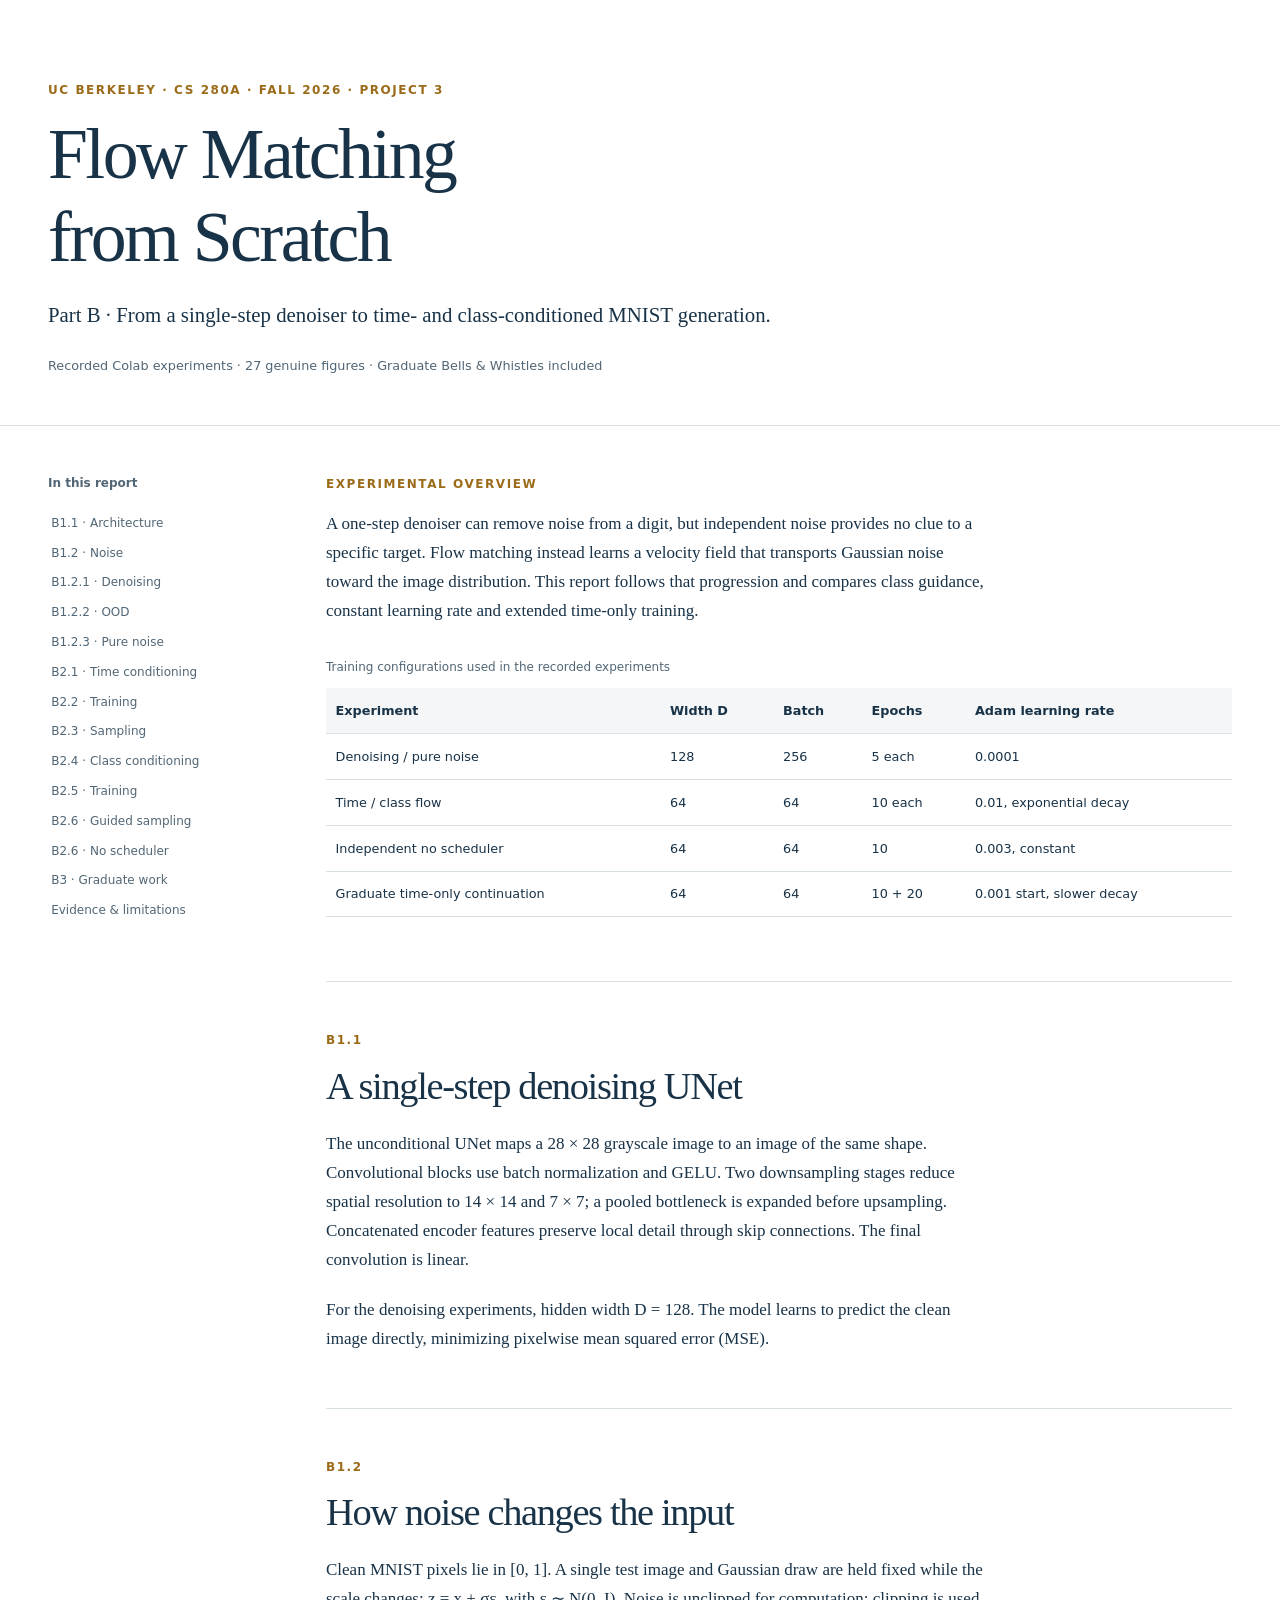
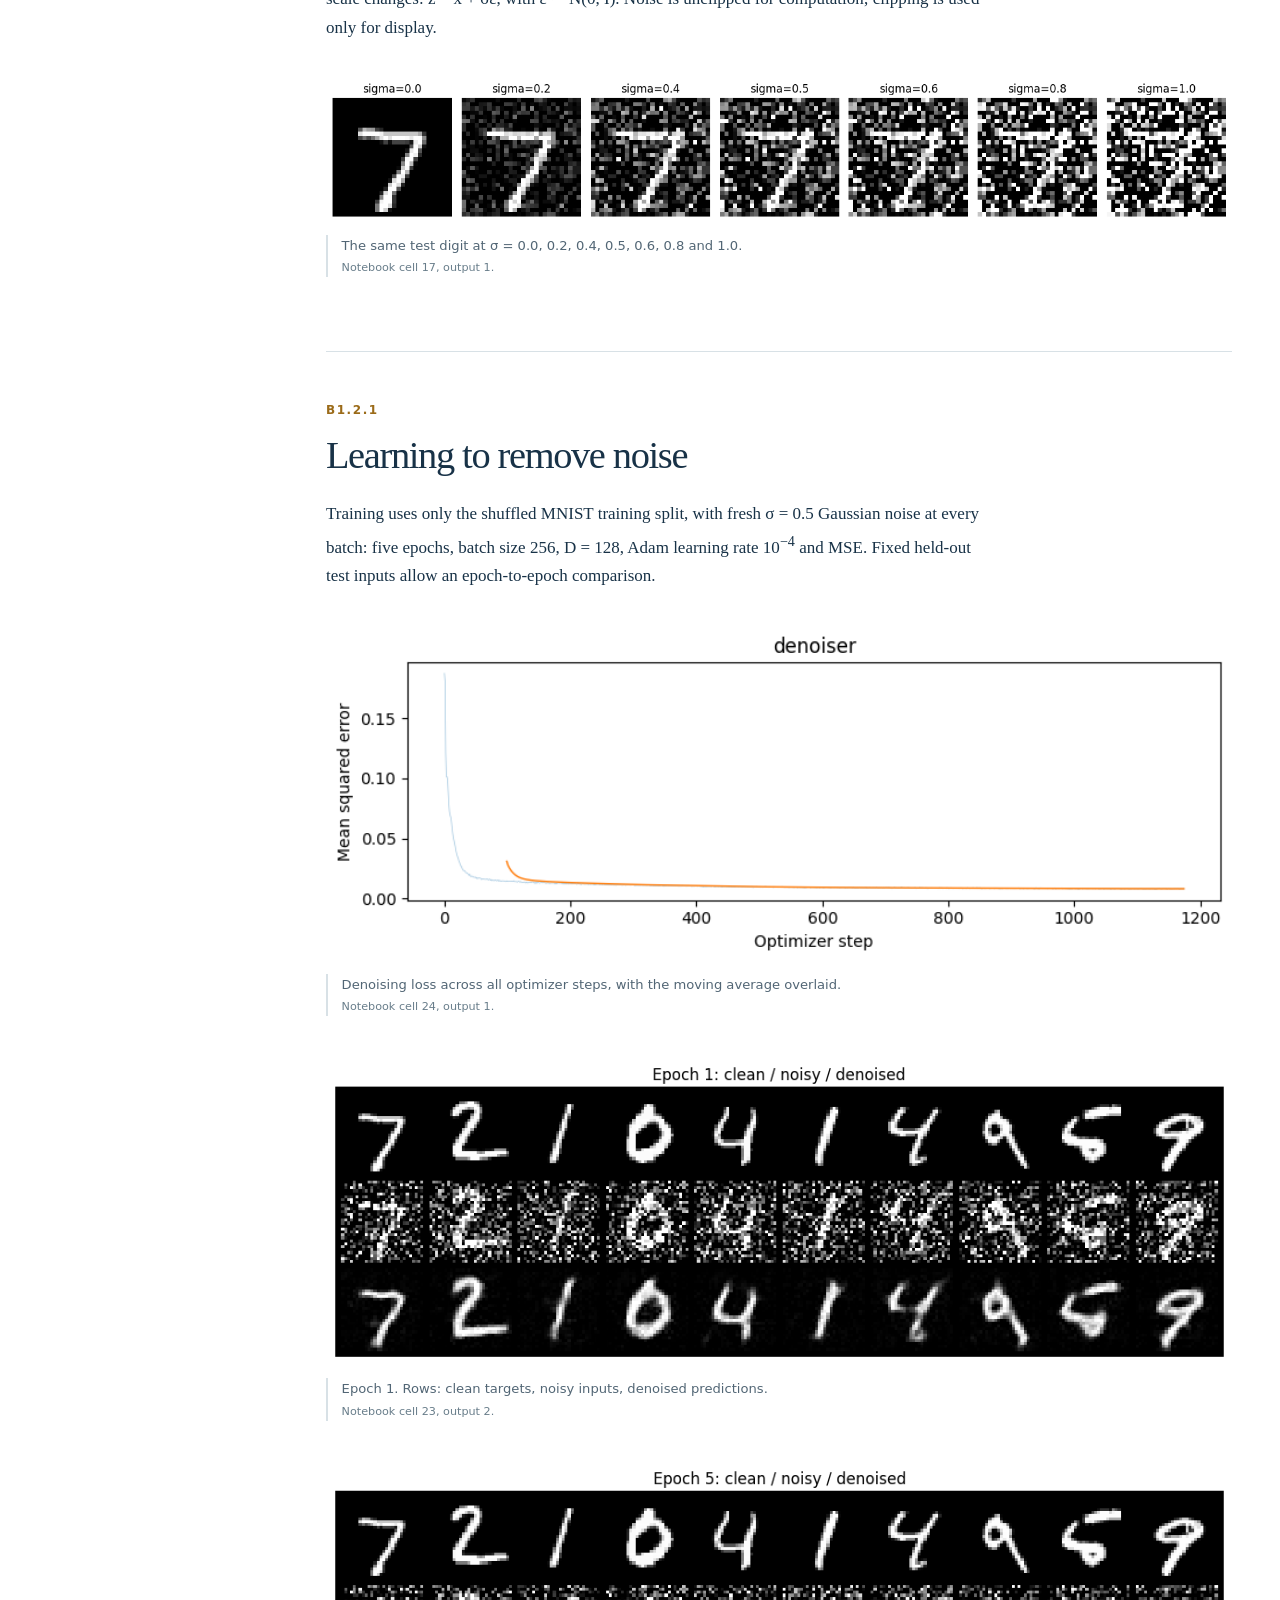
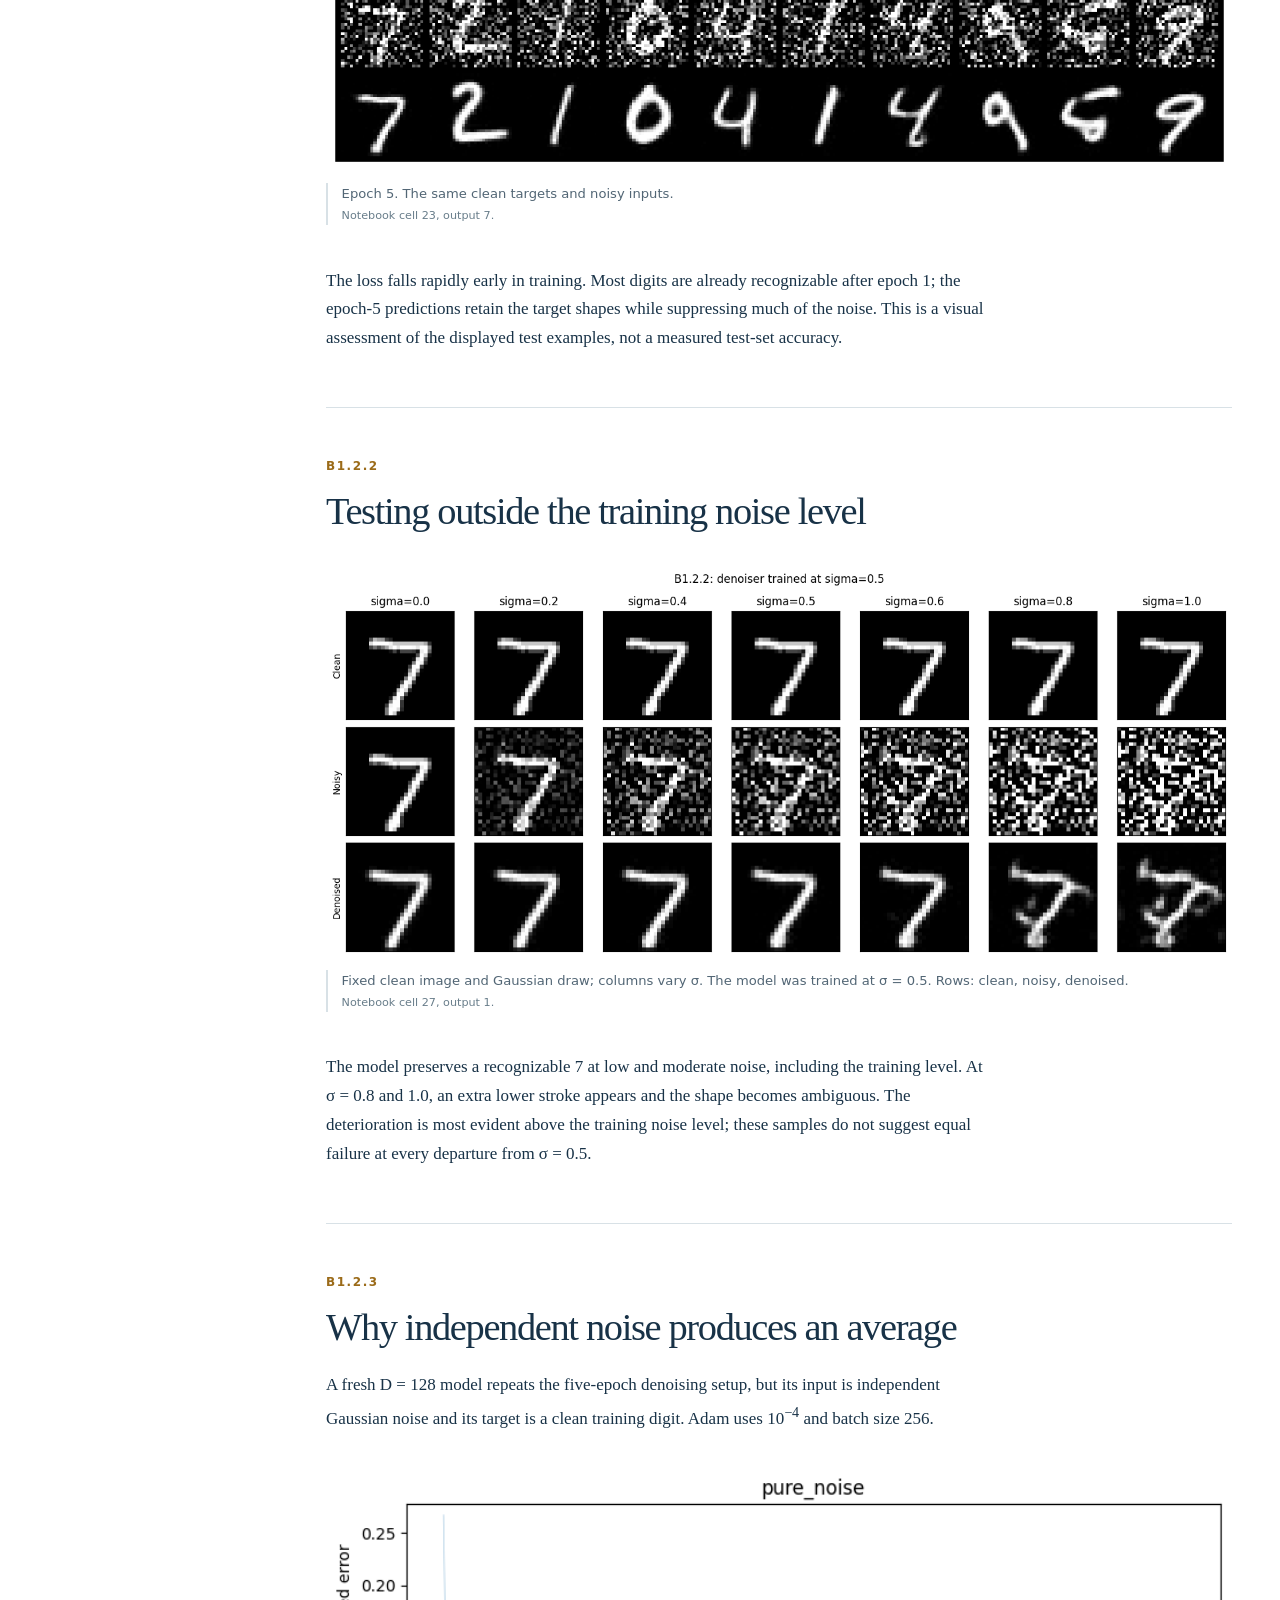
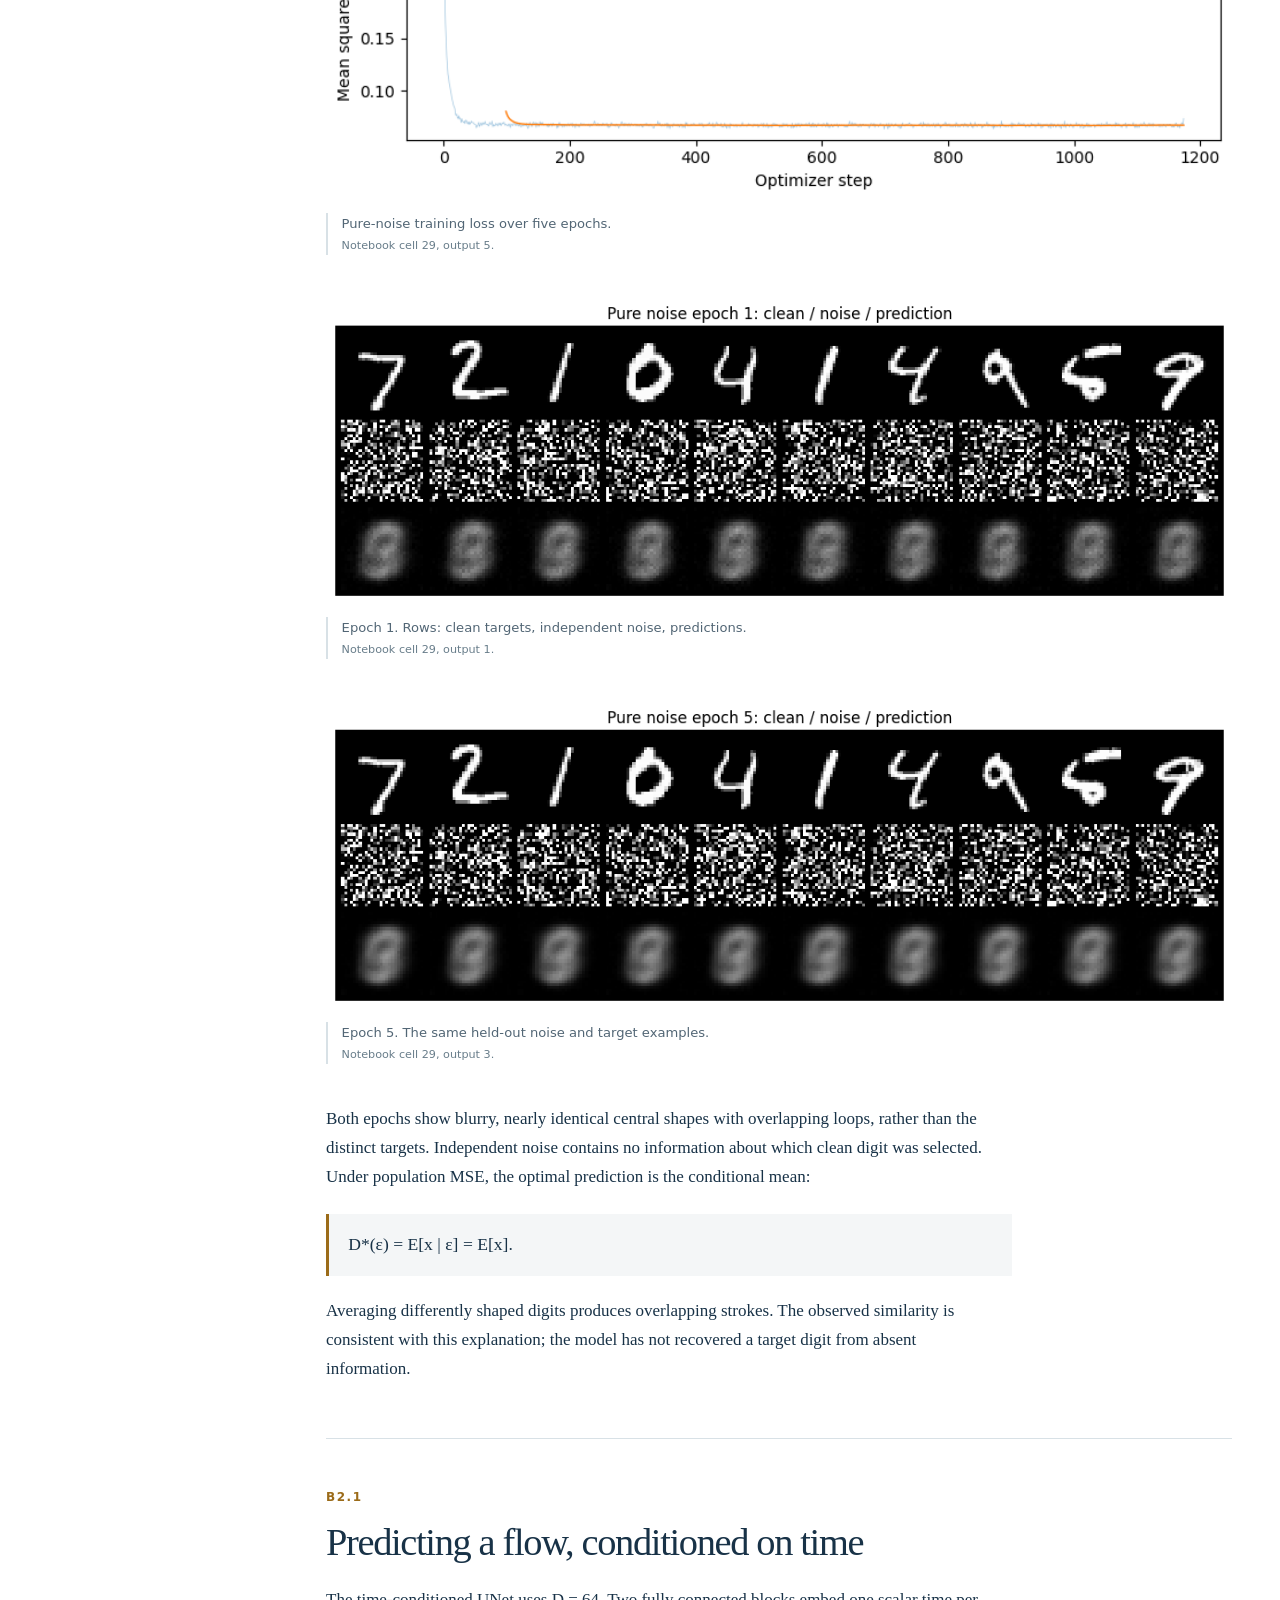
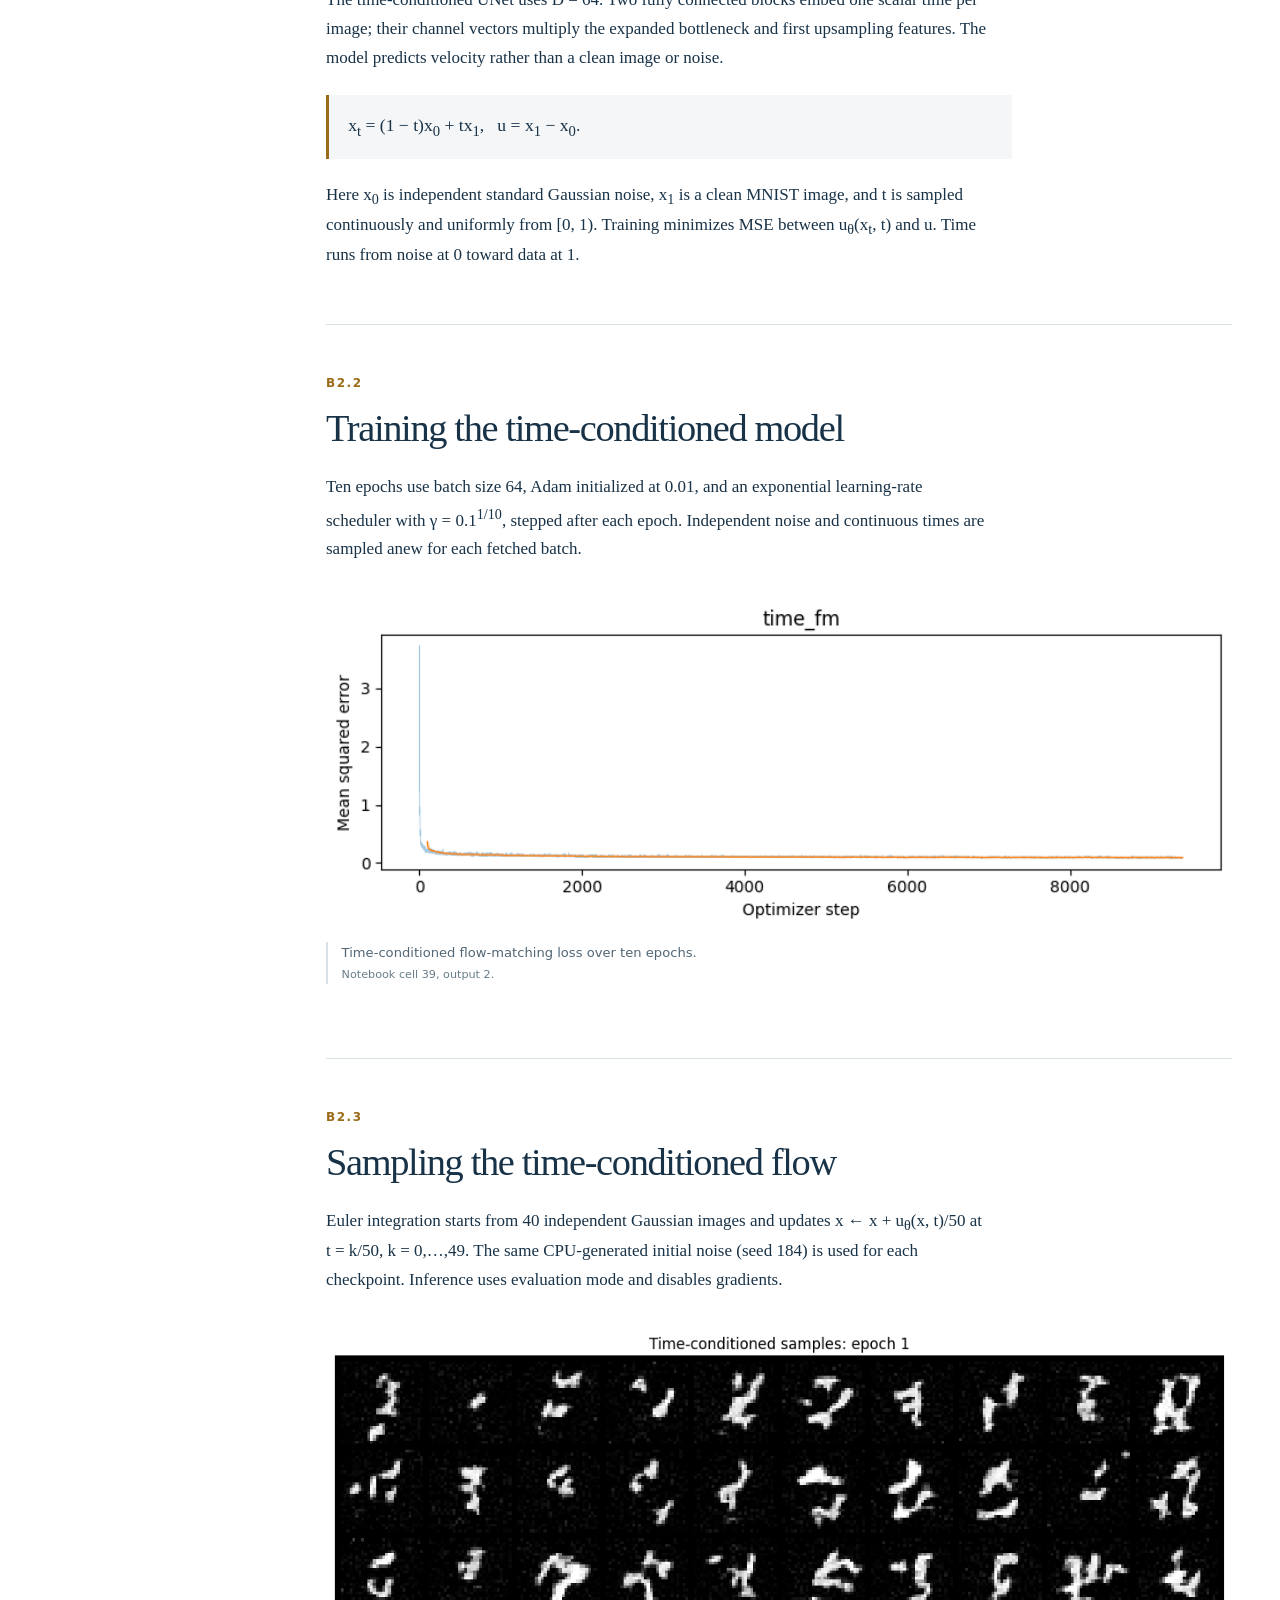
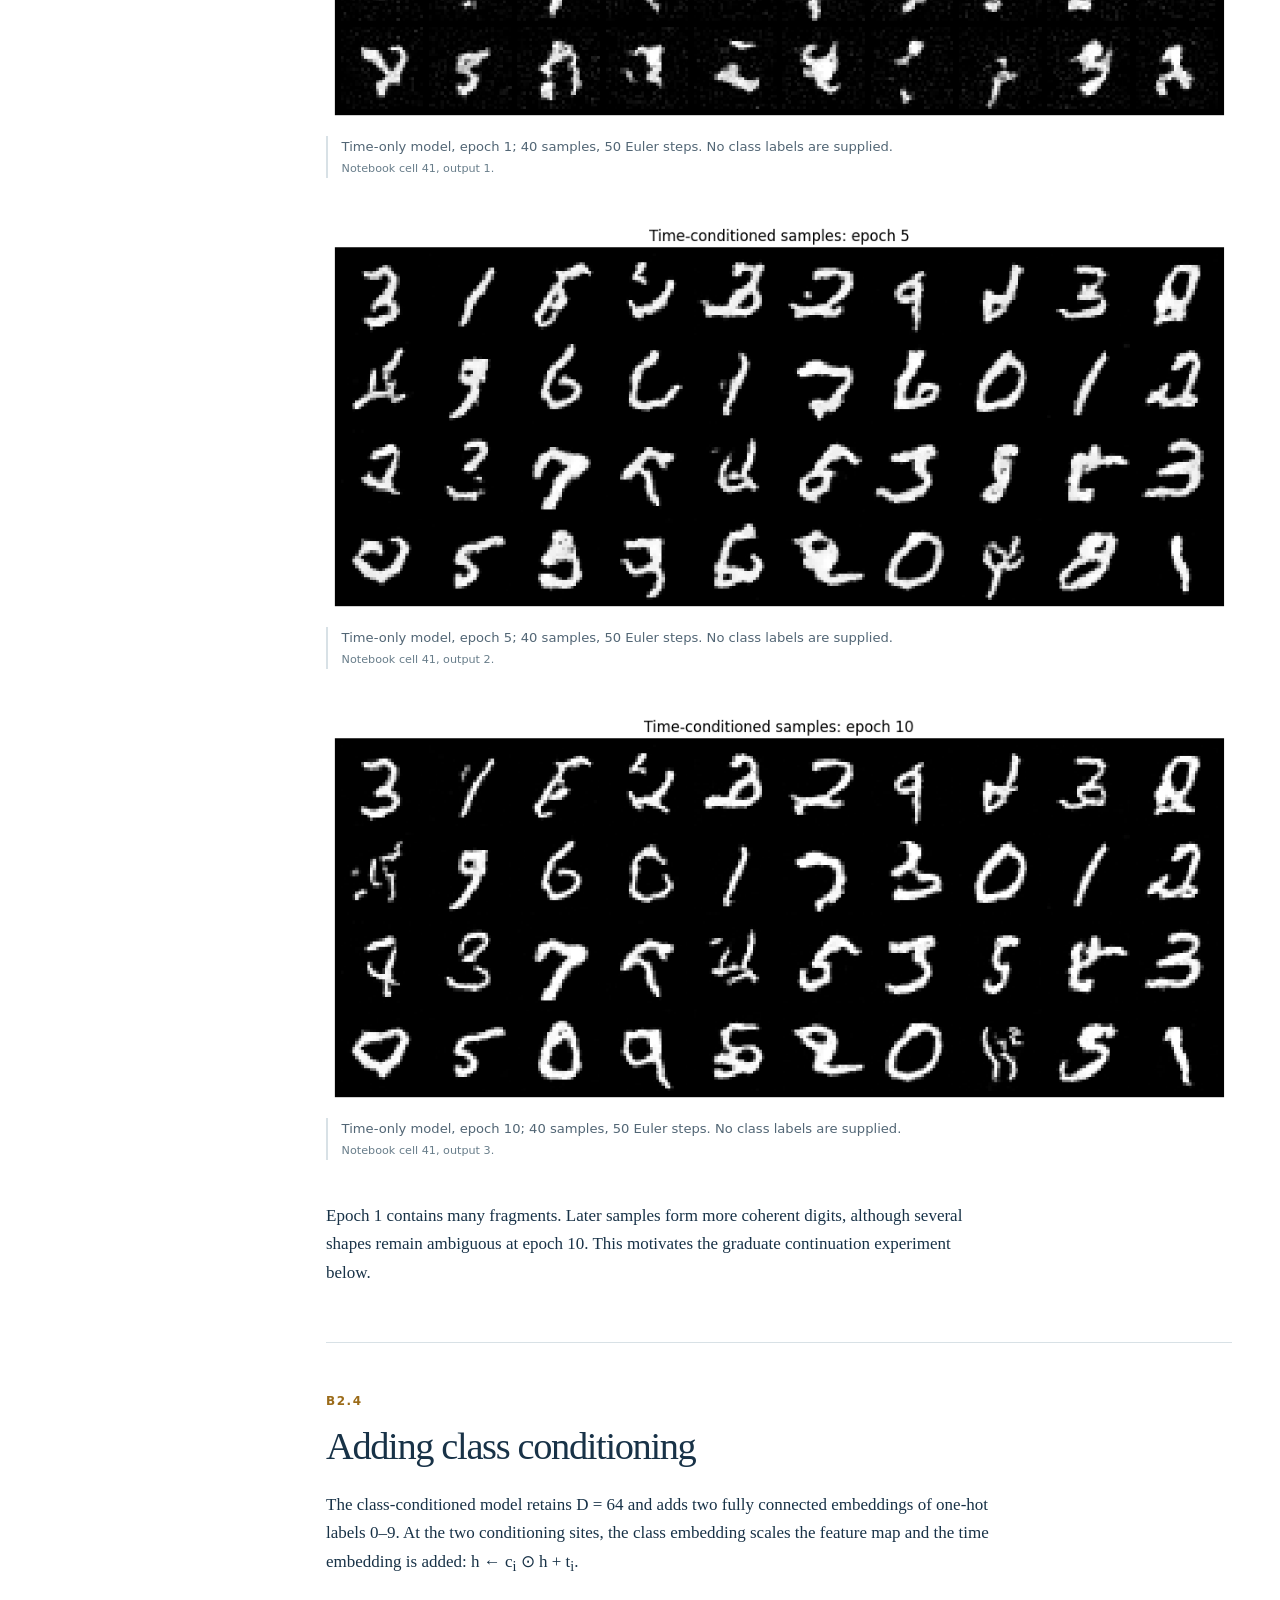
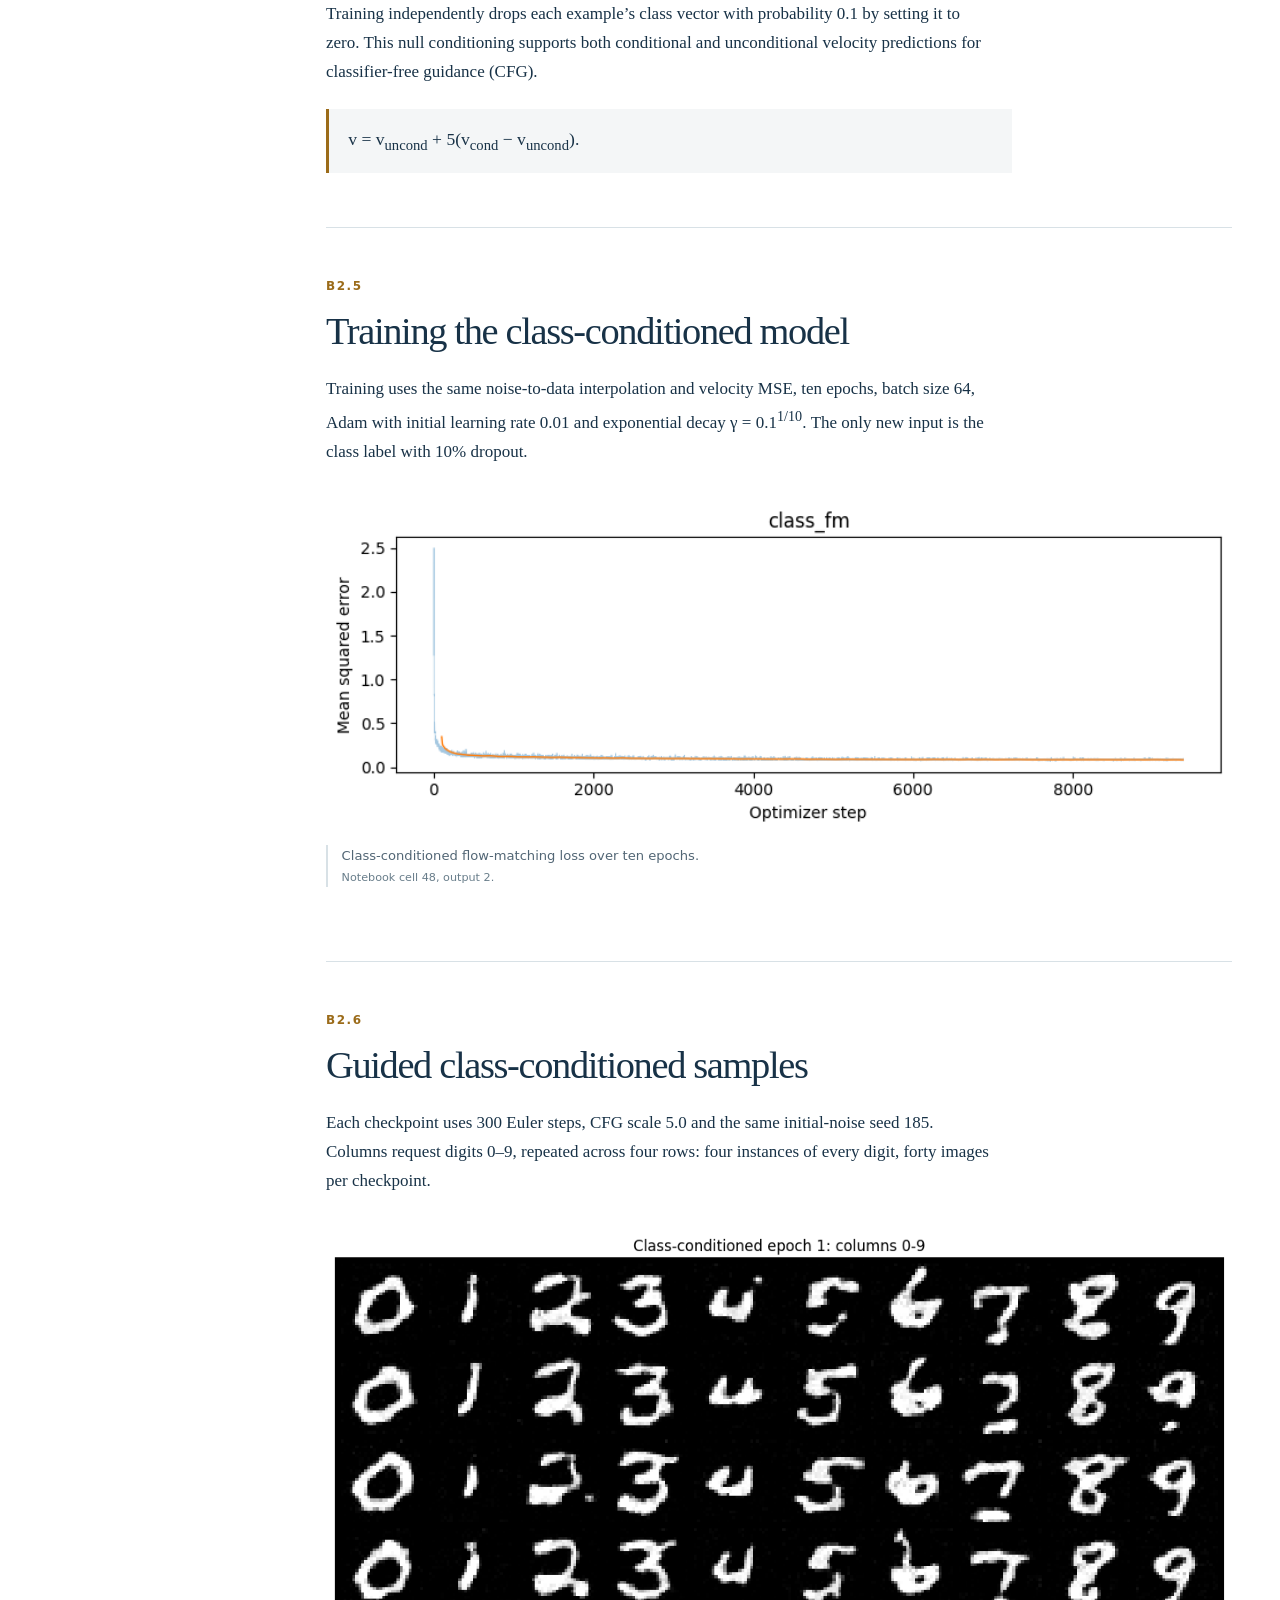
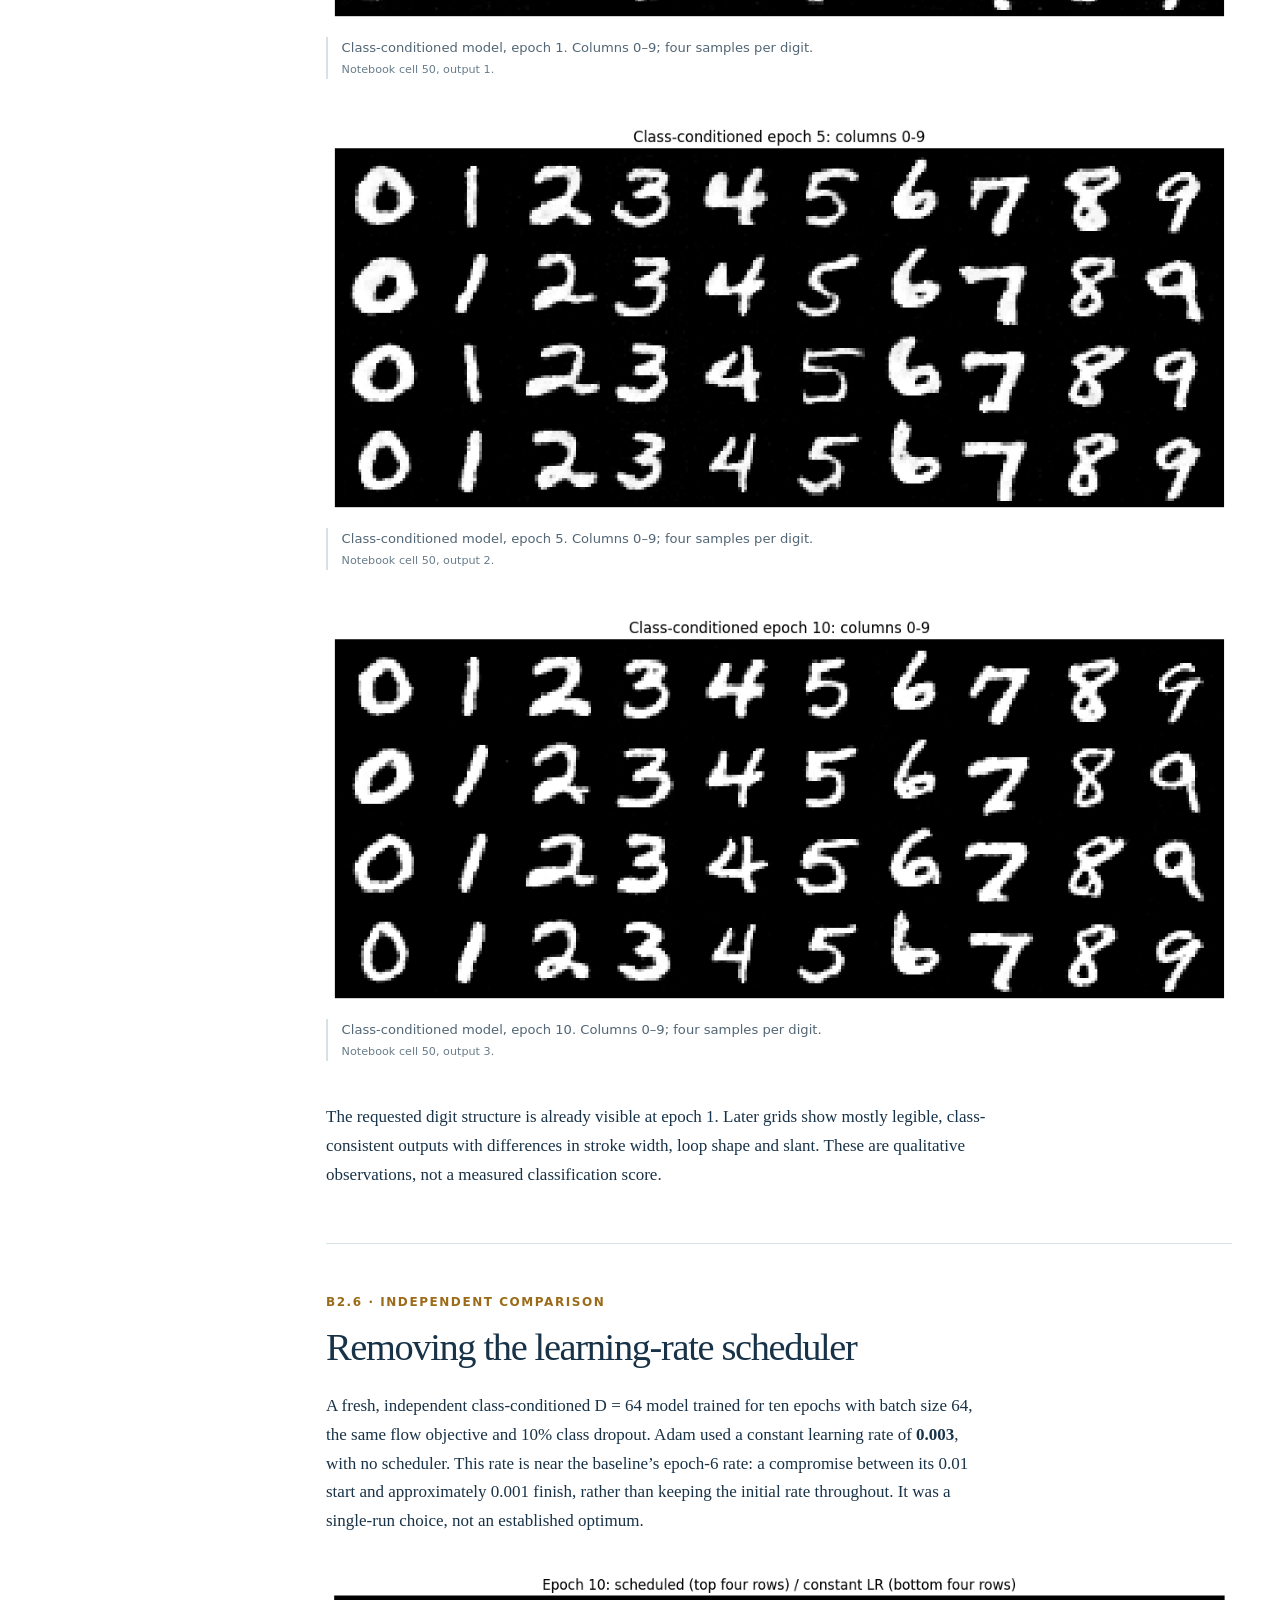
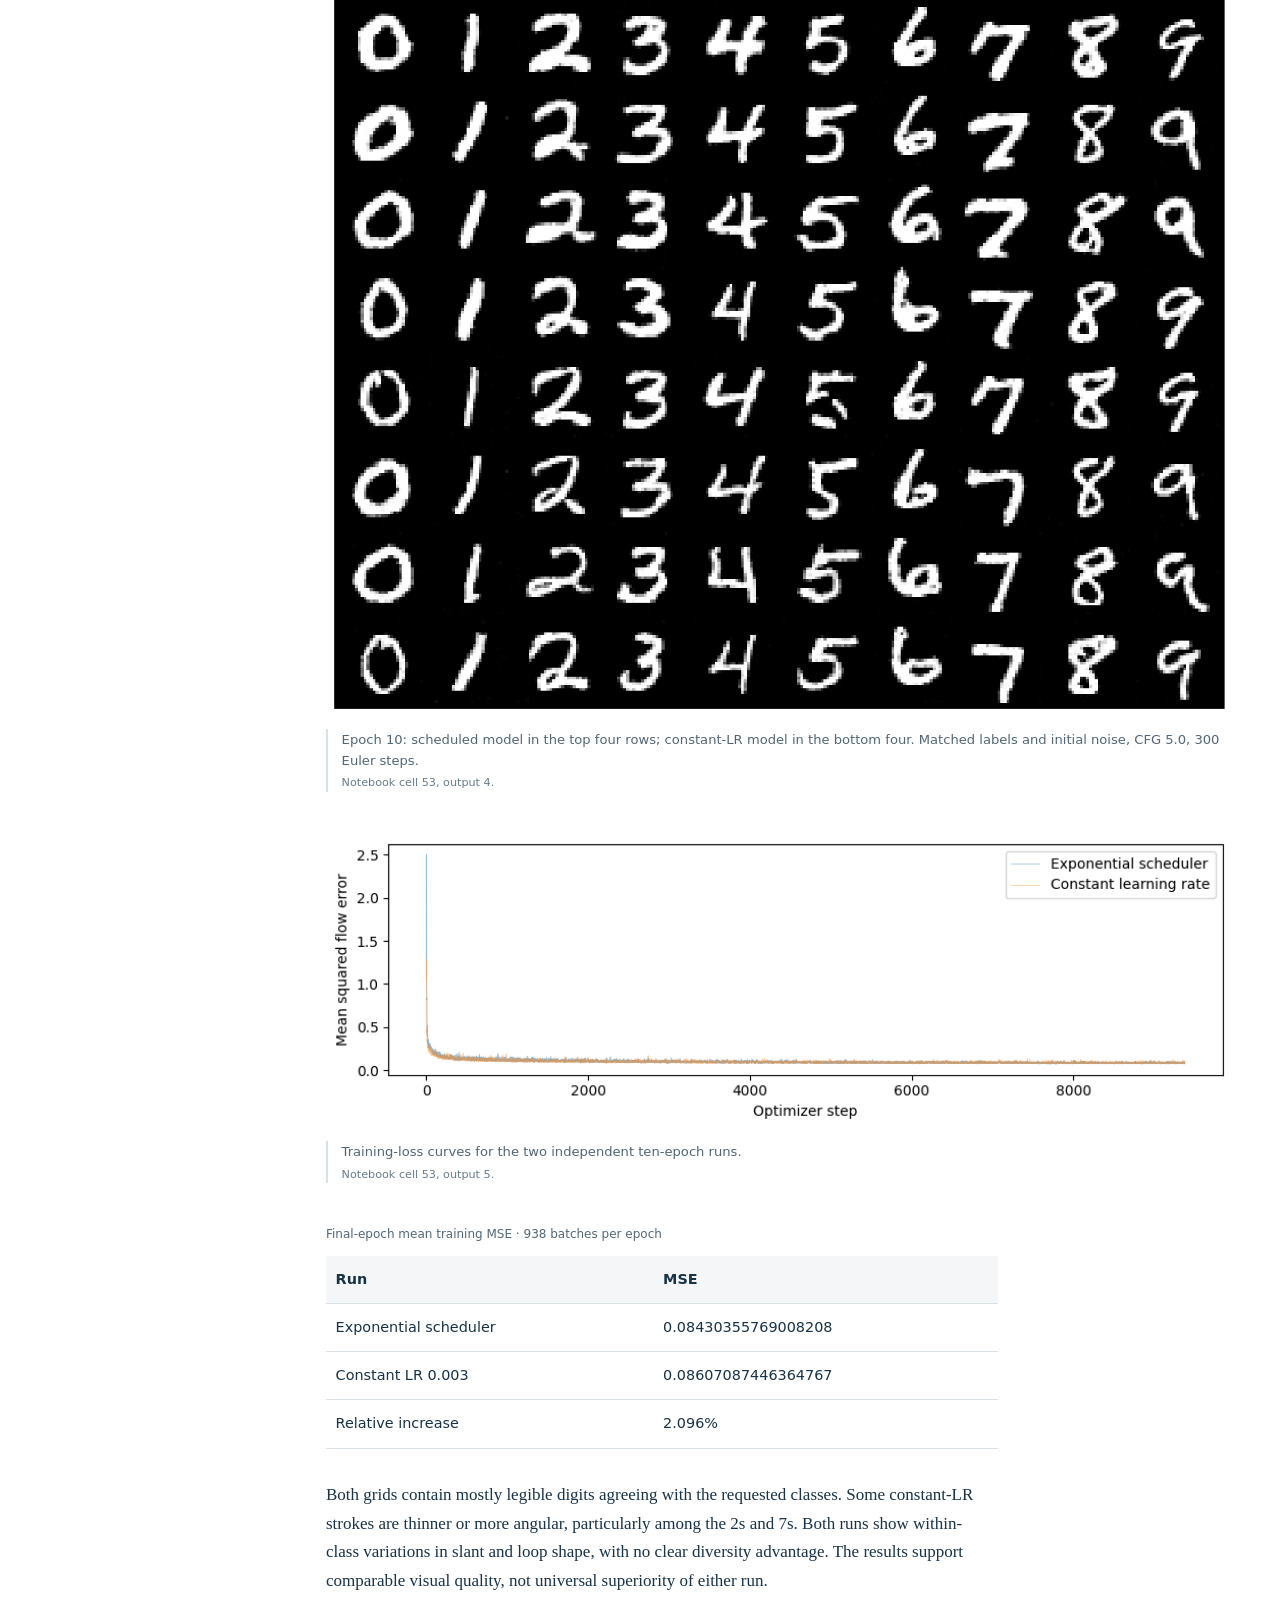
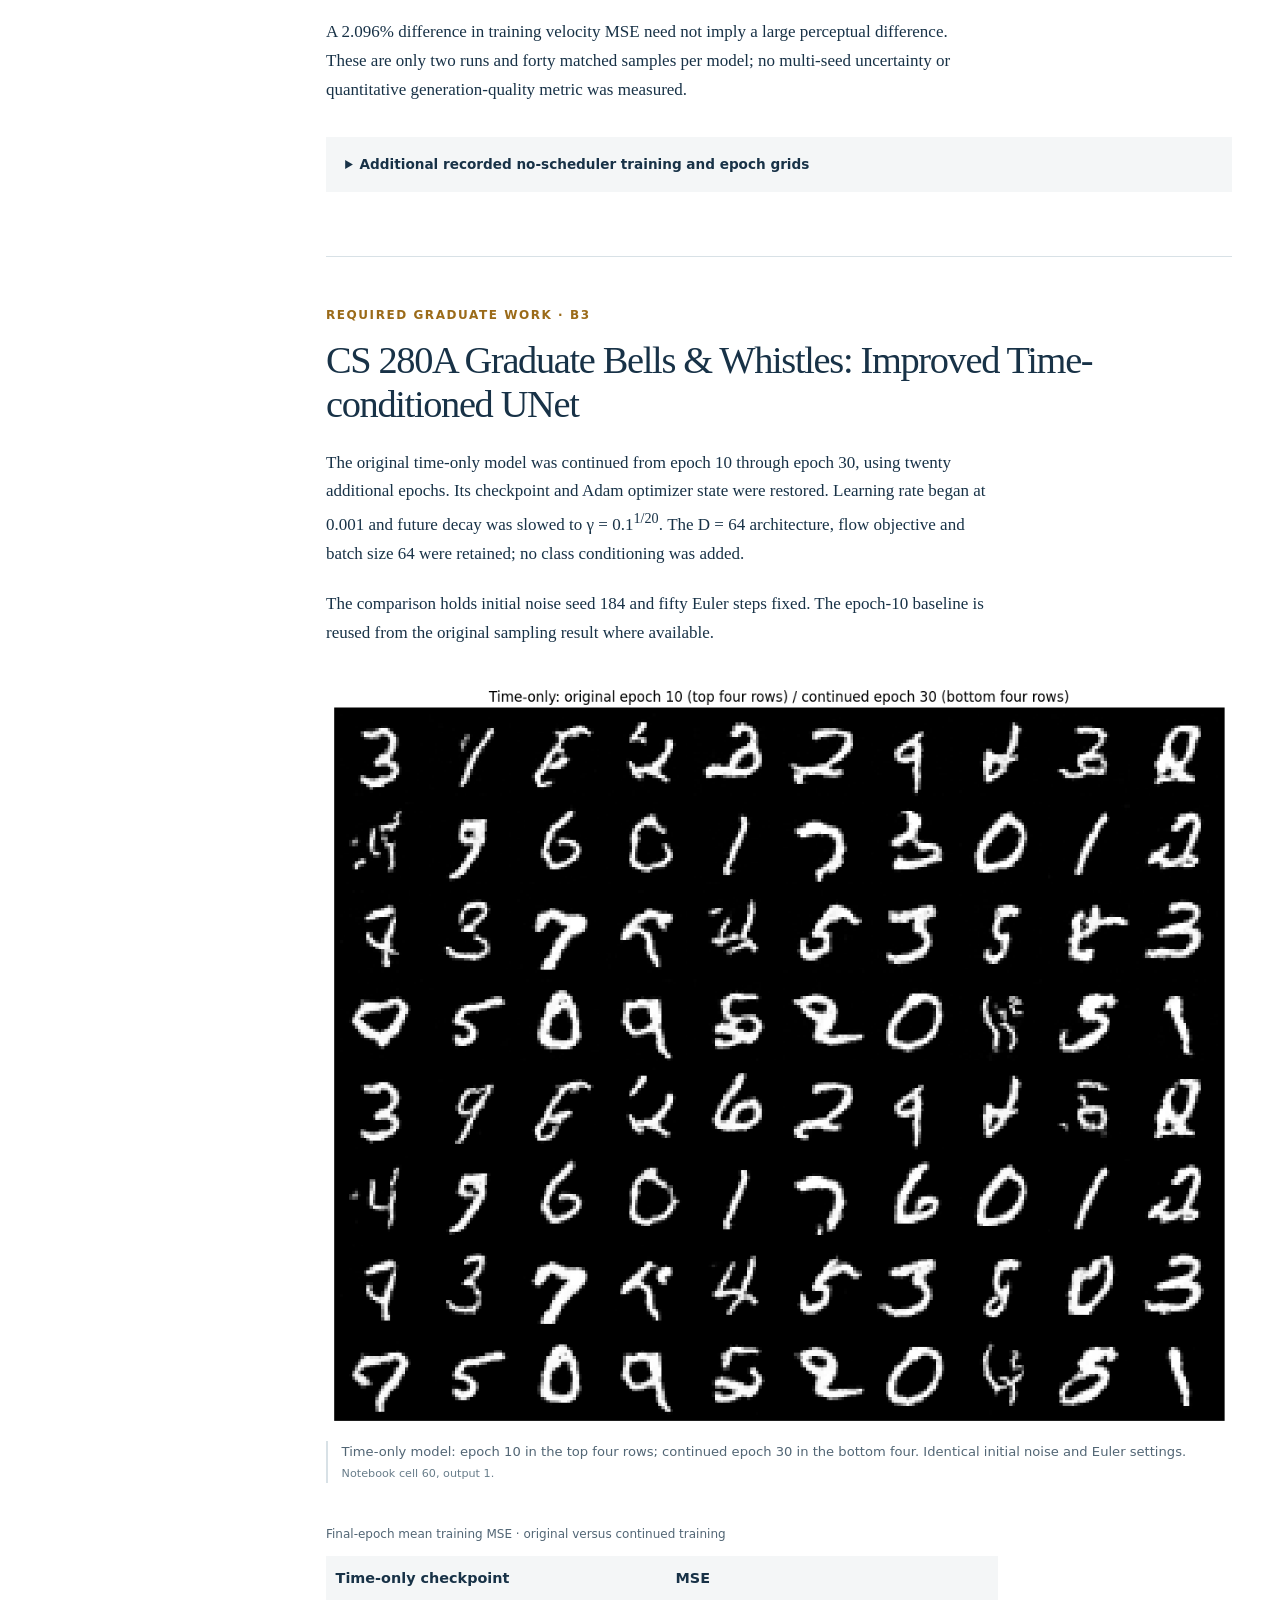
==== commit c496c6c5: "Remove preview labels from Project 3 website" ====
--- a/partb/index.html
+++ b/partb/index.html
@@ -9,8 +9,6 @@
 <link rel="stylesheet" href="styles.css">
 </head>
 <body>
-<aside class="draft-notice" role="note"><strong>PREVIEW — NOT FINAL</strong> · Incomplete Part A handoff. Not authorized for publication.</aside>
-
 <a class="skip" href="#main">Skip to results</a>
 <header class="report-header">
 <p class="eyebrow">UC Berkeley · CS 280A · Fall 2026 · Project 3</p>
